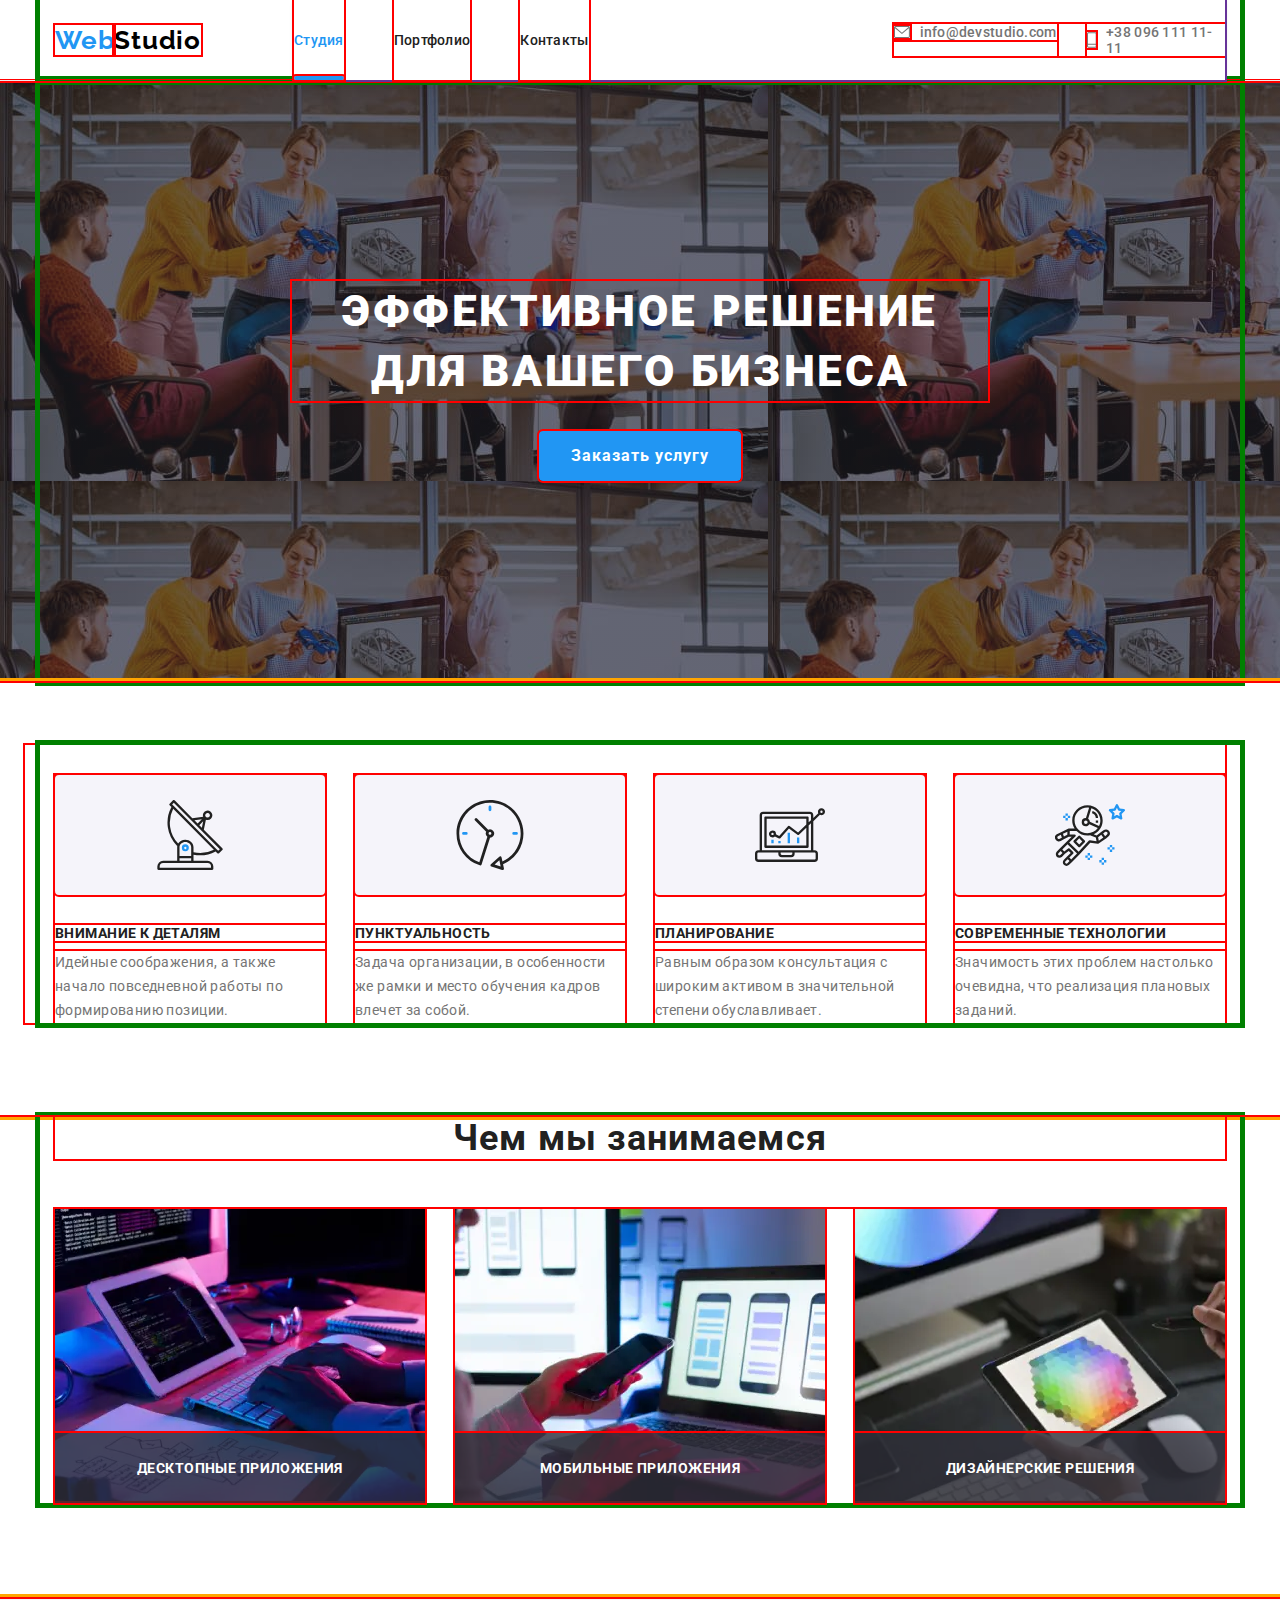
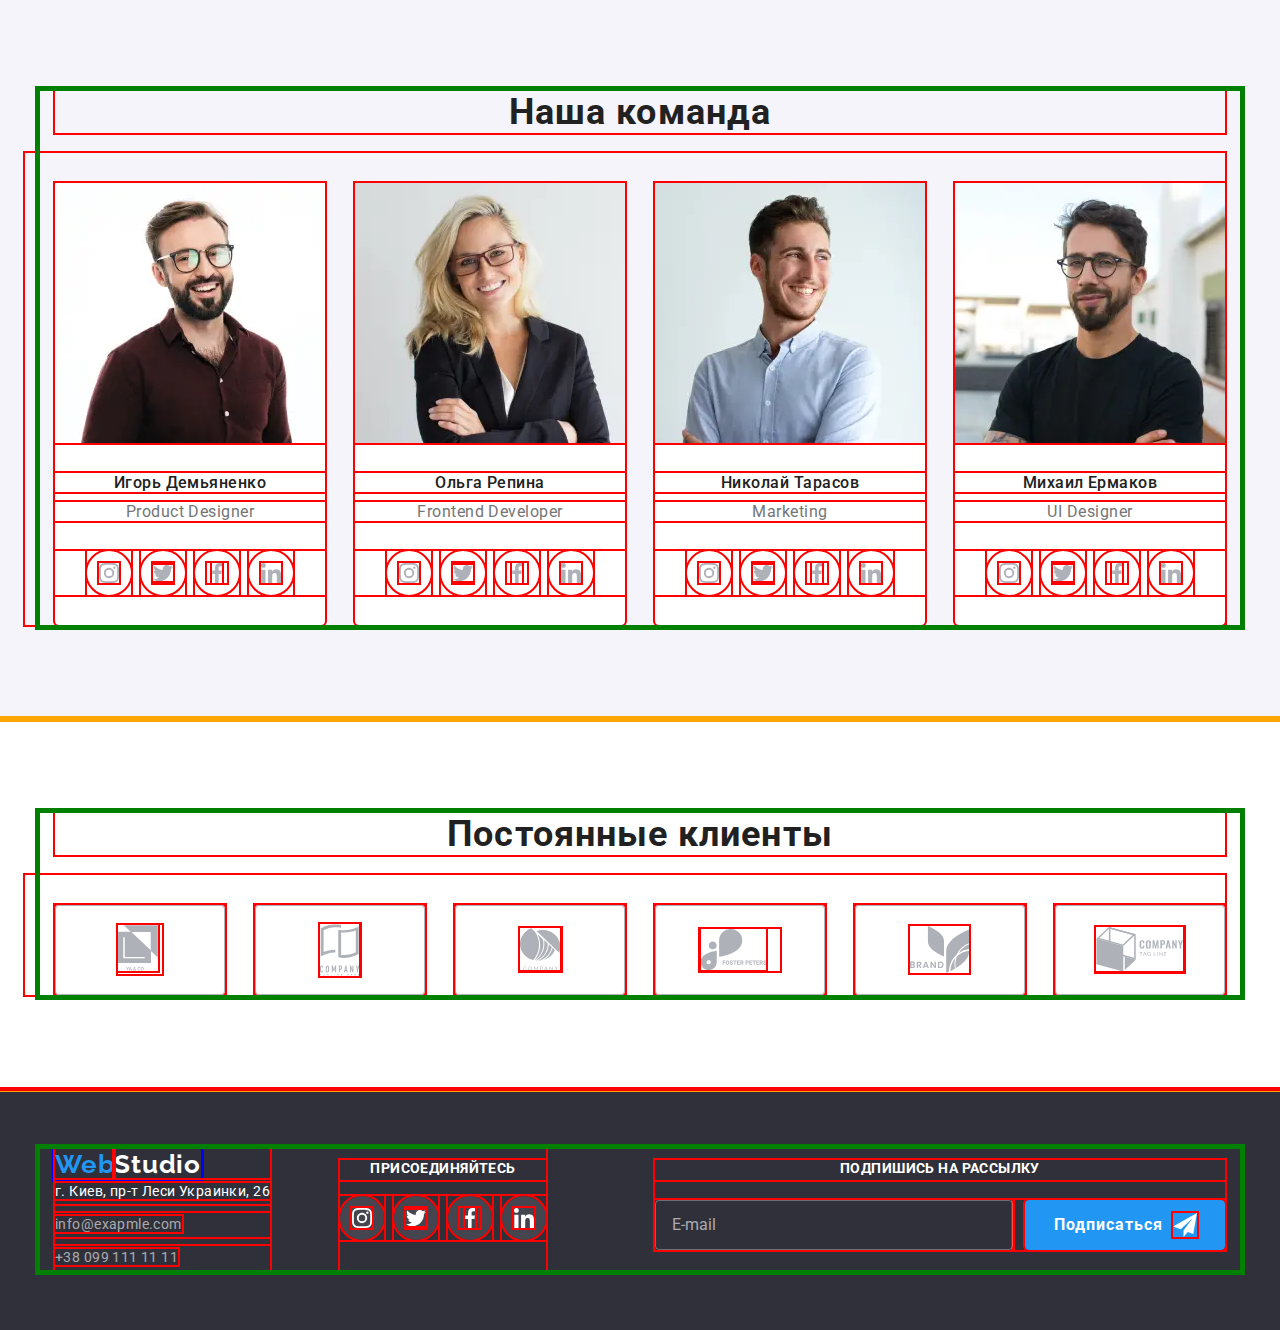
==== index.html @ bad7f7d2 "add mob, tab, desctop responsive versions" ====
<!DOCTYPE html>
<html lang="ru">
  <head>
    <meta charset="UTF-8" />
    <meta name="viewport" content="width=device-width, initial-scale=1.0" />
    <title>WebStudio</title>
    <link
      href="https://fonts.googleapis.com/css2?family=Raleway:wght@700&family=Roboto:wght@400;500;700;900&display=swap"
      rel="stylesheet"
    />
    <link
      rel="stylesheet"
      href="https://cdnjs.cloudflare.com/ajax/libs/modern-normalize/1.0.0/modern-normalize.css"
    />
    <link rel="stylesheet" href="./css/main.min.css" />
  </head>
  <body>
    <header class="header">
      <div class="container">
        <div class="mob_container">
          <a
            class="logo link"
            href="./index.html"
            aria-label="WebStudio главная страница"
            lang="en"
          >
            <span class="logo-second-color">Web</span
            ><span class="logo-light-theme-color">Studio</span>
          </a>
          <button
            type="button"
            class="menu-button"
            aria-expanded="false"
            aria-controls="id-menu-cont"
            data-menu-button
          >
            <svg
              width="24"
              height="16"
              aria-label="Переключатель мобильного меню"
            >
              <use class="icon-menu" href="./images/sprite.svg#icon-menu"></use>
              <use
                class="icon-close"
                href="./images/sprite.svg#icon-close"
              ></use>
            </svg>
          </button>
        </div>

        <div class="menu-container" data-menu id="id-menu-cont">
          <nav class="nav">
            <ul class="nav-list list">
              <li class="nav-list-li">
                <a class="nav-list-link link current" href="./index.html"
                  >Студия
                </a>
              </li>
              <li class="nav-list-li">
                <a class="nav-list-link link" href="./portfolio.html"
                  >Портфолио
                </a>
              </li>
              <li class="nav-list-li">
                <a class="nav-list-link link" href="">Контакты</a>
              </li>
            </ul>
          </nav>

          <address class="adress">
            <ul class="adress-list list">
              <li class="adress-list-li">
                <a
                  class="adress-list-link link"
                  href="mailto:info@devstudio.com"
                >
                  <svg class="adress-list-svg" width="16" height="12">
                    <use href="./images/sprite.svg#icon-envelope"></use>
                  </svg>
                  info@devstudio.com
                </a>
              </li>
              <li class="adress-list-li">
                <a class="adress-list-link link" href="tel:+380961111111">
                  <svg class="adress-list-svg" width="10" height="16">
                    <use href="./images/sprite.svg#icon-phone"></use>
                  </svg>
                  <!-- info@devstudio.com -->
                  +38 096 111 11-11
                </a>
              </li>
            </ul>
          </address>
        </div>
      </div>
    </header>
    <main>
      <!-- HERO -->
      <section class="hero">
        <div class="container">
          <h1 class="hero-title">Эффективное решение для вашего бизнеса</h1>
          <button class="modal-btn" type="button" data-modal-open>
            Заказать услугу
          </button>
        </div>
      </section>

      <!-- FEATURES SECTION -->
      <section class="features section">
        <div class="container">
          <ul class="features-list list">
            <li class="features-list-li icon-details">
              <h3 class="features-list-title">Внимание к деталям</h3>
              <p class="features-list-text">
                Идейные соображения, а также начало повседневной работы по
                формированию позиции.
              </p>
            </li>
            <li class="features-list-li icon-clock">
              <h3 class="features-list-title">Пунктуальность</h3>
              <p class="features-list-text">
                Задача организации, в особенности же рамки и место обучения
                кадров влечет за собой.
              </p>
            </li>
            <li class="features-list-li icon-diagram">
              <h3 class="features-list-title">Планирование</h3>
              <p class="features-list-text">
                Равным образом консультация с широким активом в значительной
                степени обуславливает.
              </p>
            </li>
            <li class="features-list-li icon-astronaut">
              <h3 class="features-list-title">Современные технологии</h3>
              <p class="features-list-text">
                Значимость этих проблем настолько очевидна, что реализация
                плановых заданий.
              </p>
            </li>
          </ul>
        </div>
      </section>

      <!-- WORK -->
      <section class="work">
        <div class="container">
          <h2 class="title">Чем мы занимаемся</h2>
          <ul class="work-list list">
            <li class="work-list-li">
              <div class="work-list-item-wrap">
                <picture>
                  <source
                    srcset="
                      ./images/whatarewedo/keyboard-desktop.webp    1x,
                      ./images/whatarewedo/keyboard-desktop@2x.webp 2x
                    "
                    media="(min-width: 1200px)"
                    type="image/webp"
                  />
                  <source
                    srcset="
                      ./images/whatarewedo/keyboard-desktop.jpg    1x,
                      ./images/whatarewedo/keyboard-desktop@2x.jpg 2x
                    "
                    media="(min-width: 1200px)"
                  />
                  <img
                    src="./images/whatarewedo/keyboard-desktop.jpg"
                    alt="Печатает на клавиатуре"
                    width="100%"
                  />
                </picture>
                <div class="work-list-text-container">
                  <p class="work-list-overlay">Десктопные приложения</p>
                </div>
              </div>
            </li>
            <li class="work-list-li">
              <div class="work-list-item-wrap">
                <picture>
                  <source
                    srcset="
                      ./images/whatarewedo/phone-desktop.webp    1x,
                      ./images/whatarewedo/phone-desktop@2x.webp 2x
                    "
                    media="(min-width: 1200px)"
                    type="image/webp"
                  />
                  <source
                    srcset="
                      ./images/whatarewedo/phone-desktop.jpg    1x,
                      ./images/whatarewedo/phone-desktop@2x.jpg 2x
                    "
                    media="(min-width: 1200px)"
                  />
                  <img
                    src="./images/whatarewedo/phone-desktop.jpg"
                    alt="Смотрит на телефон и на монитор лаптопа"
                    width="370"
                    height="294"
                  />
                </picture>
                <div class="work-list-text-container">
                  <p class="work-list-overlay">Мобильные приложения</p>
                </div>
              </div>
            </li>
            <li class="work-list-li">
              <div class="work-list-item-wrap">
                <picture>
                  <source
                    srcset="
                      ./images/whatarewedo/tablet-desktop.webp    1x,
                      ./images/whatarewedo/tablet-desktop@2x.webp 2x
                    "
                    media="(min-width: 1200px)"
                    type="image/webp" />
                  <source
                    srcset="
                      ./images/whatarewedo/tablet-desktop.jpg    1x,
                      ./images/whatarewedo/tablet-desktop@2x.jpg 2x
                    "
                    media="(min-width: 1200px)" />
                  <img
                    src="./images/whatarewedo/tablet-desktop.jpg"
                    alt="Смотрит на планшет"
                /></picture>
                <div class="work-list-text-container">
                  <p class="work-list-overlay">Дизайнерские решения</p>
                </div>
              </div>
            </li>
          </ul>
        </div>
      </section>

      <!-- TEAM -->
      <section class="team section">
        <div class="container">
          <h2 class="title">Наша команда</h2>
          <ul class="team-list list">
            <li class="team-list-li">
              <picture>
                <source
                  srcset="
                    ./images/team/igor/igor-desktop.webp    1x,
                    ./images/team/igor/igor-desktop@2x.webp 2x
                  "
                  media="(min-width: 1200px)"
                  type="image/webp"
                />
                <source
                  srcset="
                    ./images/team/igor/igor-desktop.jpg    1x,
                    ./images/team/igor/igor-desktop@2x.jpg 2x
                  "
                  media="(min-width: 1200px)"
                />

                <source
                  srcset="
                    ./images/team/igor/igor-tablet.webp    1x,
                    ./images/team/igor/igor-tablet@2x.webp 2x
                  "
                  media="(min-width: 768px)"
                  type="image/webp"
                />
                <source
                  srcset="
                    ./images/team/igor/igor-tablet.jpg    1x,
                    ./images/team/igor/igor-tablet@2x.jpg 2x
                  "
                  media="(min-width: 768px)"
                />

                <source
                  srcset="
                    ./images/team/igor/igor-mobile.webp    1x,
                    ./images/team/igor/igor-mobile@2x.webp 2x
                  "
                  media="(min-width: 320px)"
                  type="image/webp"
                />
                <source
                  srcset="
                    ./images/team/igor/igor-mobile.jpg    1x,
                    ./images/team/igor/igor-mobile@2x.jpg 2x
                  "
                  media="(min-width: 320px)"
                />
                <img
                  class="team-list__pic"
                  src="./images/team/igor/igor-mobile.jpg"
                  alt="Игорь Демьяненко"
                  width="100%"
                />
              </picture>
              <h3 class="team-list-title">Игорь Демьяненко</h3>
              <p class="team-list-text" lang="en">Product Designer</p>
              <ul class="social-list list">
                <li class="social-list-item">
                  <a href="" class="social-list-link">
                    <svg class="social-list-svg">
                      <use href="./images/sprite.svg#icon-instagram"></use>
                    </svg>
                  </a>
                </li>
                <li class="social-list-item">
                  <a href="" class="social-list-link">
                    <svg class="social-list-svg">
                      <use href="./images/sprite.svg#icon-twitter"></use>
                    </svg>
                  </a>
                </li>
                <li class="social-list-item">
                  <a href="" class="social-list-link">
                    <svg class="social-list-svg">
                      <use href="./images/sprite.svg#icon-facebook"></use>
                    </svg>
                  </a>
                </li>
                <li class="social-list-item">
                  <a href="" class="social-list-link">
                    <svg class="social-list-svg">
                      <use href="./images/sprite.svg#icon-linkedin"></use>
                    </svg>
                  </a>
                </li>
              </ul>
            </li>
            <li class="team-list-li">
              <picture>
                <source
                  srcset="
                    ./images/team/olga/olga-desktop.webp    1x,
                    ./images/team/olga/olga-desktop@2x.webp 2x
                  "
                  media="(min-width: 1200px)"
                  type="image/webp"
                />
                <source
                  srcset="
                    ./images/team/olga/olga-desktop.jpg    1x,
                    ./images/team/olga/olga-desktop@2x.jpg 2x
                  "
                  media="(min-width: 1200px)"
                />

                <source
                  srcset="
                    ./images/team/olga/olga-tablet.webp    1x,
                    ./images/team/olga/olga-tablet@2x.webp 2x
                  "
                  media="(min-width: 768px)"
                  type="image/webp"
                />
                <source
                  srcset="
                    ./images/team/olga/olga-tablet.jpg    1x,
                    ./images/team/olga/olga-tablet@2x.jpg 2x
                  "
                  media="(min-width: 768px)"
                />

                <source
                  srcset="
                    ./images/team/olga/olga-mobile.webp    1x,
                    ./images/team/olga/olga-mobile@2x.webp 2x
                  "
                  media="(min-width: 320px)"
                  type="image/webp"
                />
                <source
                  srcset="
                    ./images/team/olga/olga-mobile.jpg    1x,
                    ./images/team/olga/olga-mobile@2x.jpg 2x
                  "
                  media="(min-width: 320px)"
                />
                <img
                  class="team-list__pic"
                  src="./images/team/olga/olga-mobile.jpg"
                  alt="Ольга Репина"
                  width="100%"
                />
              </picture>
              <h3 class="team-list-title">Ольга Репина</h3>
              <p class="team-list-text" lang="en">Frontend Developer</p>
              <ul class="social-list list">
                <li class="social-list-item">
                  <a href="" class="social-list-link">
                    <svg class="social-list-svg">
                      <use href="./images/sprite.svg#icon-instagram"></use>
                    </svg>
                  </a>
                </li>
                <li class="social-list-item">
                  <a href="" class="social-list-link">
                    <svg class="social-list-svg">
                      <use href="./images/sprite.svg#icon-twitter"></use>
                    </svg>
                  </a>
                </li>
                <li class="social-list-item">
                  <a href="" class="social-list-link">
                    <svg class="social-list-svg">
                      <use href="./images/sprite.svg#icon-facebook"></use>
                    </svg>
                  </a>
                </li>
                <li class="social-list-item">
                  <a href="" class="social-list-link">
                    <svg class="social-list-svg">
                      <use href="./images/sprite.svg#icon-linkedin"></use>
                    </svg>
                  </a>
                </li>
              </ul>
            </li>
            <li class="team-list-li">
              <picture>
                <source
                  srcset="
                    ./images/team/nikolaj/nikolaj-desktop.webp    1x,
                    ./images/team/nikolaj/nikolaj-desktop@2x.webp 2x
                  "
                  media="(min-width: 1200px)"
                  type="image/webp"
                />
                <source
                  srcset="
                    ./images/team/nikolaj/nikolaj-desktop.jpg    1x,
                    ./images/team/nikolaj/nikolaj-desktop@2x.jpg 2x
                  "
                  media="(min-width: 1200px)"
                />

                <source
                  srcset="
                    ./images/team/nikolaj/nikolaj-tablet.webp    1x,
                    ./images/team/nikolaj/nikolaj-tablet@2x.webp 2x
                  "
                  media="(min-width: 768px)"
                  type="image/webp"
                />
                <source
                  srcset="
                    ./images/team/nikolaj/nikolaj-tablet.jpg    1x,
                    ./images/team/nikolaj/nikolaj-tablet@2x.jpg 2x
                  "
                  media="(min-width: 768px)"
                />

                <source
                  srcset="
                    ./images/team/nikolaj/nikolaj-mobile.webp    1x,
                    ./images/team/nikolaj/nikolaj-mobile@2x.webp 2x
                  "
                  media="(min-width: 320px)"
                  type="image/webp"
                />
                <source
                  srcset="
                    ./images/team/nikolaj/nikolaj-mobile.jpg    1x,
                    ./images/team/nikolaj/nikolaj-mobile@2x.jpg 2x
                  "
                  media="(min-width: 320px)"
                />
                <img
                  class="team-list__pic"
                  src="./images/team/nikolaj/nikolaj-mobile.jpg"
                  alt="Николай Тарасов"
                  width="100%"
                />
              </picture>

              <h3 class="team-list-title">Николай Тарасов</h3>
              <p class="team-list-text" lang="en">Marketing</p>
              <ul class="social-list list">
                <li class="social-list-item">
                  <a href="" class="social-list-link">
                    <svg class="social-list-svg">
                      <use href="./images/sprite.svg#icon-instagram"></use>
                    </svg>
                  </a>
                </li>
                <li class="social-list-item">
                  <a href="" class="social-list-link">
                    <svg class="social-list-svg">
                      <use href="./images/sprite.svg#icon-twitter"></use>
                    </svg>
                  </a>
                </li>
                <li class="social-list-item">
                  <a href="" class="social-list-link">
                    <svg class="social-list-svg">
                      <use href="./images/sprite.svg#icon-facebook"></use>
                    </svg>
                  </a>
                </li>
                <li class="social-list-item">
                  <a href="" class="social-list-link">
                    <svg class="social-list-svg">
                      <use href="./images/sprite.svg#icon-linkedin"></use>
                    </svg>
                  </a>
                </li>
              </ul>
            </li>
            <li class="team-list-li">
              <picture>
                <source
                  srcset="
                    ./images/team/michail/michail-desktop.webp    1x,
                    ./images/team/michail/michail-desktop@2x.webp 2x
                  "
                  media="(min-width: 1200px)"
                  type="image/webp"
                />
                <source
                  srcset="
                    ./images/team/michail/michail-desktop.jpg    1x,
                    ./images/team/michail/michail-desktop@2x.jpg 2x
                  "
                  media="(min-width: 1200px)"
                />
                <source
                  srcset="
                    ./images/team/michail/michail-tablet.webp    1x,
                    ./images/team/michail/michail-tablet@2x.webp 2x
                  "
                  media="(min-width: 768px)"
                  type="image/webp"
                />
                <source
                  srcset="
                    ./images/team/michail/michail-tablet.jpg    1x,
                    ./images/team/michail/michail-tablet@2x.jpg 2x
                  "
                  media="(min-width: 768px)"
                />
                <source
                  srcset="
                    ./images/team/michail/michail-mobile.webp    1x,
                    ./images/team/michail/michail-mobile@2x.webp 2x
                  "
                  media="(min-width: 320px)"
                  type="image/webp"
                />
                <source
                  srcset="
                    ./images/team/michail/michail-mobile.jpg    1x,
                    ./images/team/michail/michail-mobile@2x.jpg 2x
                  "
                  media="(min-width: 320px)"
                />
                <img
                  class="team-list__pic"
                  src="./images/team/michail/michail-mobile.jpg"
                  alt="Михаил Ермаков"
                  width="100%"
                />
              </picture>
              <h3 class="team-list-title">Михаил Ермаков</h3>
              <p class="team-list-text" lang="en">UI Designer</p>
              <ul class="social-list list">
                <li class="social-list-item">
                  <a href="" class="social-list-link">
                    <svg class="social-list-svg">
                      <use href="./images/sprite.svg#icon-instagram"></use>
                    </svg>
                  </a>
                </li>
                <li class="social-list-item">
                  <a href="" class="social-list-link">
                    <svg class="social-list-svg">
                      <use href="./images/sprite.svg#icon-twitter"></use>
                    </svg>
                  </a>
                </li>
                <li class="social-list-item">
                  <a href="" class="social-list-link">
                    <svg class="social-list-svg">
                      <use href="./images/sprite.svg#icon-facebook"></use>
                    </svg>
                  </a>
                </li>
                <li class="social-list-item">
                  <a href="" class="social-list-link">
                    <svg class="social-list-svg">
                      <use href="./images/sprite.svg#icon-linkedin"></use>
                    </svg>
                  </a>
                </li>
              </ul>
            </li>
          </ul>
        </div>
      </section>

      <!-- CLIENTS -->
      <section class="clients section">
        <div class="container">
          <h2 class="title">Постоянные клиенты</h2>
          <ul class="clients-list list">
            <li class="clients-list-item">
              <a href="" class="clients-list-link">
                <svg class="clients-list-svg" width="44" height="49">
                  <use href="./images/sprite.svg#icon-logo1-yaandco"></use>
                </svg>
              </a>
            </li>
            <li class="clients-list-item">
              <a href="" class="clients-list-link">
                <svg class="clients-list-svg" width="40" height="52">
                  <use href="./images/sprite.svg#icon-logo2-taglinehere"></use>
                </svg>
              </a>
            </li>
            <li class="clients-list-item">
              <a href="" class="clients-list-link">
                <svg class="clients-list-svg" width="41" height="43">
                  <use href="./images/sprite.svg#icon-logo3"></use>
                </svg>
              </a>
            </li>
            <li class="clients-list-item">
              <a href="" class="clients-list-link">
                <svg class="clients-list-svg" width="80" height="42">
                  <use href="./images/sprite.svg#icon-logo4-fosterpeters"></use>
                </svg>
              </a>
            </li>
            <li class="clients-list-item">
              <a href="" class="clients-list-link">
                <svg class="clients-list-svg" width="59" height="47">
                  <use href="./images/sprite.svg#icon-logo5-brand"></use>
                </svg>
              </a>
            </li>
            <li class="clients-list-item">
              <a href="" class="clients-list-link">
                <svg class="clients-list-svg" width="88" height="45">
                  <use href="./images/sprite.svg#icon-logo6-tagline"></use>
                </svg>
              </a>
            </li>
          </ul>
        </div>
      </section>
    </main>

    <!-- FOOTER -->
    <footer class="footer">
      <div class="container">
        <div class="footer__cont-social-wrap">
          <div>
            <a
              class="logo link"
              href="./index.html"
              aria-label="WebStudio главная страница"
              lang="en"
            >
              <span class="logo-second-color">Web</span
              ><span class="logo-dark-theme-color">Studio</span>
            </a>

            <address>
              <ul class="list">
                <li class="footer-list-li">
                  <span class="footer-adress"
                    >г. Киев, пр-т Леси Украинки, 26</span
                  >
                </li>
                <li class="footer-list-li">
                  <a
                    class="footer-adress-list-link link"
                    href="mailto:info@exapmle.com"
                  >
                    info@exapmle.com
                  </a>
                </li>
                <li class="footer-list-li">
                  <a
                    class="footer-adress-list-link link"
                    href="tel:+380991111111"
                  >
                    +38 099 111 11 11
                  </a>
                </li>
              </ul>
            </address>
          </div>

          <div class="connect-us">
            <h4 class="title-dark-theme">Присоединяйтесь</h4>
            <ul class="social-list list">
              <li class="social-list-item">
                <a href="" class="social-list-link connect-us-social-list-link">
                  <svg class="social-list-svg connect-us-social-list-svg">
                    <use href="./images/sprite.svg#icon-instagram"></use>
                  </svg>
                </a>
              </li>
              <li class="social-list-item">
                <a href="" class="social-list-link connect-us-social-list-link">
                  <svg class="social-list-svg connect-us-social-list-svg">
                    <use href="./images/sprite.svg#icon-twitter"></use>
                  </svg>
                </a>
              </li>
              <li class="social-list-item">
                <a href="" class="social-list-link connect-us-social-list-link">
                  <svg class="social-list-svg connect-us-social-list-svg">
                    <use href="./images/sprite.svg#icon-facebook"></use>
                  </svg>
                </a>
              </li>
              <li class="social-list-item">
                <a href="" class="social-list-link connect-us-social-list-link">
                  <svg class="social-list-svg connect-us-social-list-svg">
                    <use href="./images/sprite.svg#icon-linkedin"></use>
                  </svg>
                </a>
              </li>
            </ul>
          </div>
        </div>

        <form action="#" class="subscribe-form">
          <h4 class="title-dark-theme">Подпишись на рассылку</h4>
          <div class="subscribe-wrapper">
            <div class="subscribe-form__inp-wrap">
              <input
                type="email"
                name="subscribe-email"
                class="subscribe-form__input"
                placeholder="E-mail"
              />
            </div>

            <div class="subscribe-form__btn-wrapper">
              <button type="submit" class="subscribe-form__submit-btn">
                Подписаться
                <svg width="24" height="24" class="subscribe-send-svg">
                  <use href="./images/sprite.svg#icon-send"></use>
                </svg>
              </button>
            </div>
          </div>
        </form>
      </div>
    </footer>

    <!-- MODAL FORM -->
    <div class="backdrop is-hidden" data-modal>
      <div class="modal">
        <button class="close-btn" type="button" data-modal-close>
          <svg class="close-btn-svg" width="11" height="11">
            <use href="./images/sprite.svg#icon-close"></use>
          </svg>
        </button>

        <form action="#" class="modal-form">
          <h4 class="form-title">Оставьте свои данные, мы вам перезвоним</h4>

          <label class="modal-formfield">
            Имя
            <span class="modal-formfield-wrapper">
              <input
                id="modal-text"
                type="text"
                name="username"
                class="modal__input"
                required
              />
              <svg class="modal-svg-icon" width="18" height="18">
                <use href="./images/sprite.svg#icon-person"></use>
              </svg>
            </span>
          </label>

          <label class="modal-formfield"
            >Телефон
            <span class="modal-formfield-wrapper">
              <input
                id="modal-tel"
                type="tel"
                name="phone"
                class="modal__input"
                required
              />
              <svg class="modal-svg-icon" width="18" height="18">
                <use href="./images/sprite.svg#forma-icon-tel"></use>
              </svg>
            </span>
          </label>

          <label class="modal-formfield"
            >Почта
            <span class="modal-formfield-wrapper">
              <input
                id="modal-email"
                type="email"
                name="email"
                class="modal__input"
                required
              />
              <svg class="modal-svg-icon" width="18" height="18">
                <use href="./images/sprite.svg#forma-icon-envelope"></use>
              </svg>
            </span>
          </label>

          <label for="modal-message" class="modal__message-label"
            >Комментарий</label
          >
          <textarea
            id="modal-message"
            name="order-user-message"
            class="modal__message"
            placeholder="Введите текст"
          ></textarea>

          <input
            type="checkbox"
            name="policy"
            value="accept-policy"
            id="check-lolicy"
            class="modal-policy visually-hidden"
          />
          <label for="check-lolicy" class="modal-policy-label"
            >Соглашаюсь с рассылкой и принимаю
            <a href="#" class="modal-policy-agreement"
              >Условия договора</a
            ></label
          >

          <button type="submit" class="btn-form-submit">Отправить</button>
        </form>
      </div>
    </div>

    <script src="./js/modal.js"></script>
    <script src="./js/menu.js"></script>
  </body>
</html>
---- css/main.min.css ----
:root{--main-font: "Roboto", sans-serif;--secondary-font: "Raleway", sans-serif;--title-color: #212121;--description-color: #757575;--adress-header-color: #757575;--accent-color: #2196f3;--background: #2f303a;--background-section: #f5f4fa;--bcg-btn: #f5f4fa;--bcg-item-border: #eeeeee;--bgc-card: #f5f4fa;--text-color-white: #ffffff;--timing-function: cubic-bezier(0.4, 0, 0.2, 1)}.visually-hidden{position:absolute !important;clip:rect(1px 1px 1px 1px);clip:rect(1px, 1px, 1px, 1px);padding:0 !important;border:0 !important;height:1px !important;width:1px !important;overflow:hidden}*,*::before,*::after{margin:0;padding:0;outline:2px solid red}body{font-family:var(--main-font);font-style:normal}body.modal-open{overflow:hidden}img{display:block}.list{list-style:none}.link{text-decoration:none}.section{padding-top:60px;padding-bottom:60px;outline:3px solid orange}@media screen and (min-width: 1200px){.section{padding-top:94px;padding-bottom:94px}}.container{padding:0 15px;outline:5px solid green}@media screen and (min-width: 480px){.container{width:480px;margin:0 auto}}@media screen and (min-width: 768px){.container{width:768px}}@media screen and (min-width: 1200px){.container{width:1200px}}.hero .container{display:flex;flex-direction:column;align-items:center;height:600px}@media screen and (min-width: 1200px){.footer .container{display:flex;align-items:baseline}}@media screen and (min-width: 768px){.header .container{display:flex;align-items:center}}@media screen and (min-width: 768px) and (max-width: 1199px){.header .container{justify-content:space-between}}.modal-btn,.btn-form-submit{font-family:var(--main-font);font-style:normal;font-weight:700;font-size:16px;line-height:1.875;letter-spacing:0.06em;color:var(--text-color-white);background-color:var(--accent-color);padding:10px 32px;min-width:200px;height:50px;border-radius:4px;display:flex;margin-top:30px;cursor:pointer;border:none;box-shadow:0px 1px 3px rgba(0,0,0,0.12),0px 1px 1px rgba(0,0,0,0.14),0px 2px 1px rgba(0,0,0,0.2)}.close-btn{width:30px;height:30px;border:1px solid rgba(0,0,0,0.1);border-radius:50%;background-color:#fff;cursor:pointer}@media screen and (max-width: 677px){.close-btn{display:flex;align-items:center;justify-content:center;margin-left:auto;padding-bottom:2px}}@media screen and (min-width: 678px){.close-btn{position:absolute;top:8px;right:8px}}.close-btn:focus{fill:var(--accent-color);outline:none}.social-list{display:flex;justify-content:center;margin-top:16px;margin-bottom:30px}.social-list-item:not(:last-child){margin-right:10px}.social-list-link{display:flex;align-items:center;justify-content:center;width:44px;height:44px;border-radius:50%;transition:background-color 250ms var(--timing-function)}.social-list-link:hover{background-color:#2196f3}.social-list-svg{width:20px;height:20px;fill:#afb1b8;transition:fill 250ms var(--timing-function)}.social-list-link:hover .social-list-svg{fill:var(--text-color-white)}.title{font-weight:700;font-size:36px;line-height:1.167;text-align:center;letter-spacing:0.03em;color:var(--title-color)}.work .title{margin-bottom:50px}.team .title{margin-bottom:50px}.clients .title{margin-bottom:50px}.logo{font-family:var(--secondary-font);font-weight:700;font-size:26px;line-height:1.192;letter-spacing:0.03em}.logo-second-color{color:var(--accent-color)}.logo-light-theme-color{color:#000000}.footer .logo{margin-bottom:20px;text-align:center;outline:3px solid blue;margin-left:auto}@media screen and (max-width: 1199px){.footer .logo{display:flex;justify-content:center}}.logo-dark-theme-color{color:var(--text-color-white)}.hero,.footer{background-color:var(--background)}.backdrop{position:fixed;top:0;left:0;height:100%;width:100%;background-color:rgba(0,0,0,0.2);transition:all 500ms linear;padding:94px 15px;overflow-y:scroll}.backdrop.is-hidden{opacity:0;visibility:hidden;pointer-events:none;transition:all 500ms linear 500ms}.modal{padding-top:8px;padding-right:8px;padding-bottom:40px;padding-left:40px;background-color:#fff;transition:all 500ms linear 500ms}@media screen and (min-width: 678px){.modal{max-width:500px;position:absolute;top:50%;left:50%;transform:translate(-50%, -50%) scale(1);padding-top:40px}}@media screen and (min-width: 1200px){.modal{max-width:528px}}.backdrop.is-hidden .modal{transform:translate(-50%, -50%) scale(0);transition:all 500ms linear 0ms}@media screen and (min-width: 678px){body.modal-open .modal{margin-top:10%;margin-bottom:10%}}.form-title{margin-bottom:12px;font-weight:700;font-size:20px;line-height:1.15;text-align:center;letter-spacing:0.03em;color:var(--title-color)}.modal-form{display:flex;flex-direction:column;padding-right:32px}.modal-formfield{margin-bottom:10px;font-weight:400;font-size:12px;line-height:1.167;letter-spacing:0.01em;color:var(--description-color)}.modal-formfield-wrapper{position:relative;display:block;margin-top:4px}.modal__input{display:block;padding-left:42px;width:100%;height:40px;border:1px solid rgba(33,33,33,0.2);border-radius:4px;transition:border 250ms var(--timing-function)}.modal__input:focus{outline:none;border:1px solid var(--accent-color)}.modal-svg-icon{position:absolute;top:50%;left:12px;transform:translateY(-50%);transition:fill 250ms var(--timing-function)}.modal__input:focus+.modal-svg-icon{fill:var(--accent-color)}.modal__message{margin-bottom:10px;padding:6px 16px;height:120px;resize:none;border:1px solid rgba(33,33,33,0.2);border-radius:4px;transition:border 250ms var(--timing-function)}.modal__message-label{margin-bottom:4px;font-weight:400;font-size:12px;line-height:1.167;letter-spacing:0.01em;color:var(--description-color)}.modal__message:focus{outline:none;border:1px solid var(--accent-color)}.modal__message::placeholder{color:rgba(117,117,117,0.5)}.modal-policy-label{text-decoration-skip-ink:none;font-weight:400;font-size:14px;line-height:1.71;letter-spacing:0.03em;color:var(--description-color)}.modal-policy-label::before{display:inline-block;margin-right:8px;content:'';width:16px;height:16px;border:1px solid var(--title-color);border-radius:2px;transform:translateY(20%)}.modal-policy:checked+.modal-policy-label::before{background-color:var(--accent-color);background-image:url(../images/icon-selected.svg);background-repeat:no-repeat;background-position:center;border:none}.modal-policy-agreement{color:var(--accent-color)}.btn-form-submit{align-self:flex-start;margin-top:30px;margin-left:auto;margin-right:auto;padding:10px 55px}.header{border-bottom:1px solid #ececec;position:relative}.menu-button{display:inline-flex;border:none;background-color:transparent;cursor:pointer}@media screen and (min-width: 768px){.menu-button{display:none}}.menu-button .icon-close{display:none}.menu-button.is-open .icon-close{display:block}.menu-button.is-open .icon-menu{display:none}.menu-container{z-index:1;outline:2px solid rebeccapurple;background-color:#fff;box-shadow:0px 4px 8px rgba(0,0,0,0.04),0px 2px 4px rgba(0,0,0,0.08),0px 1px 3px rgba(0,0,0,0.16)}@media screen and (max-width: 767px){.menu-container{padding:60px 0;position:absolute;display:none;top:100%;left:0;width:100%;text-align:center}}@media screen and (min-width: 768px){.menu-container{display:flex;align-items:center}}@media screen and (min-width: 1200px){.menu-container{margin-left:93px}}.menu-container.is-open{display:block}@media screen and (max-width: 767px){.mob_container{display:flex;align-items:center;justify-content:space-between;min-height:60px}}@media screen and (min-width: 768px){.nav-list-li:not(:last-child){margin-right:50px}}@media screen and (max-width: 767px){.nav-list{display:flex;flex-direction:column}}@media screen and (max-width: 767px){.nav-list-li{padding-bottom:28px}}.nav-list-link{position:relative}@media screen and (min-width: 768px){.nav-list-link{display:inline-block;padding-top:32px;padding-bottom:32px}}@media screen and (max-width: 767px){.nav-list-link{display:inline-block;padding-bottom:12px}}.nav-list-link:first-child{color:#212121}.nav-list-link.current{color:var(--accent-color)}@media screen and (min-width: 768px){.nav-list,.adress-list{display:flex}}@media screen and (max-width: 767px){.adress{margin-top:60px}}@media screen and (min-width: 768px) and (max-width: 1199px){.adress{margin-left:70px}}@media screen and (min-width: 1200px){.adress{margin-left:305px}}@media screen and (min-width: 768px){.adress-list{margin-left:auto;display:flex}}@media screen and (max-width: 1199px){.adress-list{flex-direction:column}}@media screen and (min-width: 1200px){.adress-list-li:not(:last-child){margin-right:30px}}.adress-list-link{font-style:normal;color:var(--adress-header-color)}@media screen and (min-width: 768px) and (max-width: 1199px){.adress-list-link{padding:5px 0;display:flex;justify-content:center;align-items:center}}@media screen and (min-width: 1199px){.adress-list-link{display:flex;justify-content:center;align-items:center}}@media screen and (max-width: 767px){.adress-list-link{display:inline-block;padding-bottom:16px}}.adress-list-svg{fill:var(--adress-header-color);margin-right:10px;transition:fill 250ms var(--timing-function)}.adress-list-link:hover .adress-list-svg{fill:var(--accent-color)}.nav-list-link,.adress-list-link{font-weight:500;letter-spacing:0.02em;transition:color 250ms var(--timing-function)}@media screen and (max-width: 767px){.nav-list-link,.adress-list-link{font-size:18px;line-height:1.167}}@media screen and (min-width: 768px){.nav-list-link,.adress-list-link{font-size:14px;line-height:1.143}}.nav-list-link:hover,.nav-list-link:focus,.adress-list-link:hover,.adress-list-link:focus{color:var(--accent-color)}.current::after{position:absolute;left:0;bottom:0;content:'';display:block;width:100%;height:4px;background-color:var(--accent-color);border-radius:2px}.hero{max-width:1600px;height:600px;margin-left:auto;margin-right:auto}@media screen and (max-width: 767px){.hero{background-image:linear-gradient(to right, rgba(47,48,58,0.4), rgba(47,48,58,0.4)),url(../images/hero/hero-mobile.jpg)}}@media screen and (min-device-pixel-ratio: 2) and (max-width: 767px), screen and (min-resolution: 192dpi) and (max-width: 767px), screen and (min-resolution: 2dppx) and (max-width: 767px){.hero{background-image:linear-gradient(to right, rgba(47,48,58,0.4), rgba(47,48,58,0.4)),url(../images/hero/hero-mobile@2x.jpg)}}@media screen and (min-width: 768px) and (max-width: 1199px){.hero{background-image:linear-gradient(to right, rgba(47,48,58,0.4), rgba(47,48,58,0.4)),url(../images/hero/hero-tablet.jpg)}}@media screen and (min-device-pixel-ratio: 2) and (max-width: 1199px), screen and (min-resolution: 192dpi) and (max-width: 1199px), screen and (min-resolution: 2dppx) and (max-width: 1199px){.hero{background-image:linear-gradient(to right, rgba(47,48,58,0.4), rgba(47,48,58,0.4)),url(../images/hero/hero-tablet@2x.jpg)}}.hero-title{font-weight:900;font-size:26px;line-height:1.364;text-align:center;letter-spacing:0.06em;text-transform:uppercase;color:var(--text-color-white);max-width:696px;margin-top:200px}@media screen and (min-width: 1200px){.hero-title{font-size:44px}}@media screen and (min-width: 1200px){.hero{background-image:linear-gradient(to right, rgba(47,48,58,0.4), rgba(47,48,58,0.4)),url(../images/hero/hero-tablet.jpg)}}@media screen and (min-device-pixel-ratio: 2) and (min-width: 1200px), screen and (min-resolution: 192dpi) and (min-width: 1200px), screen and (min-resolution: 2dppx) and (min-width: 1200px){.hero{background-image:linear-gradient(to right, rgba(47,48,58,0.4), rgba(47,48,58,0.4)),url(../images/hero/hero-desktop@2x.jpg)}}@media screen and (min-width: 768px){.features-list{display:flex;flex-wrap:wrap;margin-top:-30px;margin-left:-30px}}@media screen and (min-width: 768px){.features-list-li{flex-basis:calc(100% / 2 - 30px);margin-top:30px;margin-left:30px}}@media screen and (min-width: 1200px){.features-list-li{flex-basis:calc(100% / 4 - 30px)}}@media screen and (max-width: 768px){.features-list-li:not(:last-child){margin-bottom:30px}}.features-list-li::before{display:block;content:'';height:120px;background-repeat:no-repeat;background-position:center;background-color:var(--bgc-card);border-radius:4px;margin-bottom:30px}.features-list-title{font-weight:700;font-size:14px;line-height:1.143;letter-spacing:0.03em;text-transform:uppercase;color:var(--title-color);margin-bottom:10px}.features-list-text{min-width:270px;font-weight:400;font-size:14px;line-height:1.714;letter-spacing:0.03em;color:var(--description-color)}.icon-details::before{background-image:url(../images/features/details.svg)}.icon-clock::before{background-image:url(../images/features/clock.svg)}.icon-diagram::before{background-image:url(../images/features/diagram.svg)}.icon-astronaut::before{background-image:url(../images/features/astronaut.svg)}.work{display:none;padding-bottom:94px}@media screen and (min-width: 1200px){.work{display:block;min-width:1200px}}.work-list{display:flex}.work-list-li:not(:last-child){margin-right:30px}.work-list-item-wrap{position:relative}.work-list-text-container{display:flex}.work-list-overlay{position:absolute;bottom:0;width:100%;display:flex;justify-content:center;padding-top:27px;padding-bottom:27px;font-weight:700;font-size:14px;line-height:1.143;letter-spacing:0.03em;text-transform:uppercase;color:var(--text-color-white);background-color:rgba(47,48,58,0.8)}.team{background:var(--background-section)}@media screen and (min-width: 768px){.team-list{display:flex;flex-wrap:wrap;margin-top:-30px;margin-left:-30px}}.team-list-li{background:#ffffff;box-shadow:0px 1px 3px rgba(0,0,0,0.12),0px 1px 1px rgba(0,0,0,0.14),0px 2px 1px rgba(0,0,0,0.2);border-radius:0px 0px 4px 4px}@media screen and (min-width: 768px){.team-list-li{flex-basis:calc(100% / 2 - 30px);margin-top:30px;margin-left:30px}}@media screen and (min-width: 1200px){.team-list-li{flex-basis:calc(100% / 4 - 30px)}}.team-list__pic{margin-left:auto;margin-right:auto}.team-list-title{font-weight:500;font-size:16px;line-height:1.188;text-align:center;letter-spacing:0.03em;color:var(--title-color);margin-top:30px;margin-bottom:10px}.team-list-text{font-weight:400;font-size:16px;line-height:1.188;text-align:center;letter-spacing:0.03em;color:var(--description-color);margin-bottom:30px}.clients-list{display:flex;flex-wrap:wrap;justify-content:center;margin-top:-30px;margin-left:-30px}.clients-list-item{margin-top:30px;margin-left:30px}@media screen and (max-width: 768px){.clients-list-item{flex-basis:calc(100% / 2 - 30px)}}@media screen and (min-width: 768px) and (max-width: 1199px){.clients-list-item{flex-basis:calc(100% / 3 - 30px)}}@media screen and (min-width: 1200px){.clients-list-item{flex-basis:calc(100% / 6 - 30px)}}.clients-list-link{display:flex;align-items:center;justify-content:center;height:90px;border:1px solid #afb1b8;box-sizing:border-box;border-radius:4px;transition:border 250ms var(--timing-function)}.clients-list .clients-list-link:hover{border:1px solid var(--accent-color)}.clients-list-svg{fill:#afb1b8;transition:fill 250ms var(--timing-function)}.clients-list-link:hover .clients-list-svg{fill:var(--accent-color)}.footer{padding-top:60px;padding-bottom:60px}.footer__cont-social-wrap{align-items:baseline}@media screen and (min-width: 768px) and (max-width: 1199px){.footer__cont-social-wrap{display:flex;justify-content:space-around}}@media screen and (min-width: 1200px){.footer__cont-social-wrap{display:flex}}@media screen and (max-width: 1199px){.footer-list-li{display:flex;justify-content:center;align-items:center}}.footer-list-li:not(:last-child){margin-bottom:9px}.footer-adress{color:var(--text-color-white)}.footer-adress-list-link{color:rgba(255,255,255,0.6)}.footer-adress,.footer-adress-list-link{font-style:normal;font-weight:400;font-size:14px;line-height:1.714;letter-spacing:0.03em}@media screen and (max-width: 767px){.connect-us{margin-top:60px}}@media screen and (min-width: 1200px){.connect-us{display:flex;flex-direction:column;margin-left:70px}}.connect-us-social-list-link{background-color:rgba(255,255,255,0.1)}.connect-us-social-list-svg{fill:#fff}.title-dark-theme{text-align:center;padding-bottom:4px;font-weight:700;font-size:14px;line-height:1.143;letter-spacing:0.03em;text-transform:uppercase;color:var(--text-color-white)}@media screen and (max-width: 1199px){.subscribe-form{margin-top:60px}}@media screen and (min-width: 1200px){.subscribe-form{margin-left:auto}}.subscribe-form__input{display:inline-block;margin-left:auto;margin-right:auto;position:relative;outline:none;font-family:inherit;padding-left:16px;width:100%;height:50px;border:1px solid rgba(255,255,255,0.3);border-radius:4px;color:var(--text-color-white);background-color:inherit}@media screen and (min-width: 768px){.subscribe-form__input{width:450px}}@media screen and (min-width: 1200px){.subscribe-form__input{width:358px}}.subscribe-form__input::placeholder{color:rgba(255,255,255,0.6)}.subscribe-form__input:focus{border:1px solid rgba(255,255,255,0.6)}@media screen and (max-width: 1199px){.subscribe-form__inp-wrap{display:flex;justify-content:center}}.subscribe-form__btn-wrapper{display:flex;justify-content:center}@media screen and (max-width: 1199px){.subscribe-form__btn-wrapper{margin-top:20px}}.subscribe-form__submit-btn{position:relative;text-align:center;width:200px;height:50px;font-weight:700;font-size:16px;line-height:1.87;letter-spacing:0.06em;padding-left:29px;text-align:left;color:var(--text-color-white);background-color:var(--accent-color);border:none;border-radius:4px}@media screen and (min-width: 1200px){.subscribe-form__submit-btn{margin-left:12px}}.subscribe-wrapper{margin-top:20px}@media screen and (min-width: 1200px){.subscribe-wrapper{display:flex;align-items:flex-start}}.subscribe-send-svg{position:absolute;top:50%;right:28px;transform:translateY(-50%)}
/*# sourceMappingURL=main.min.css.map */
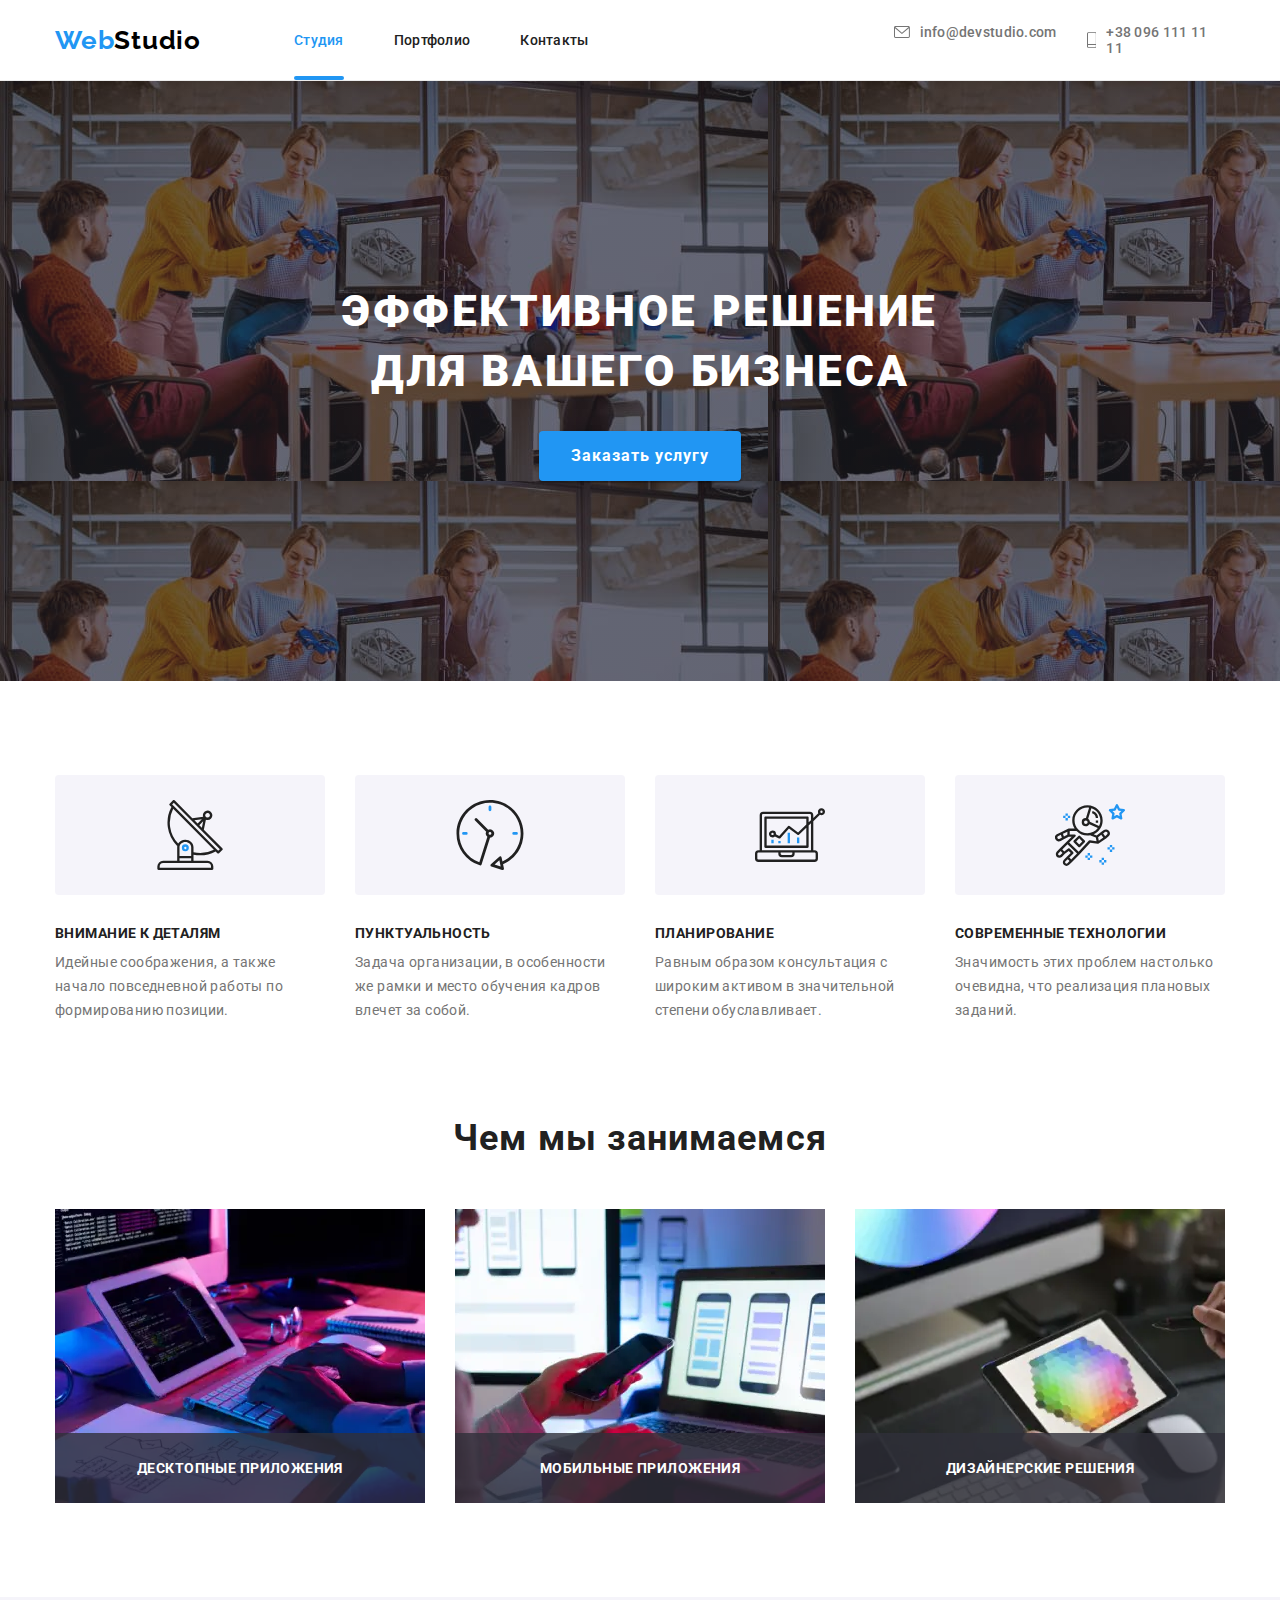
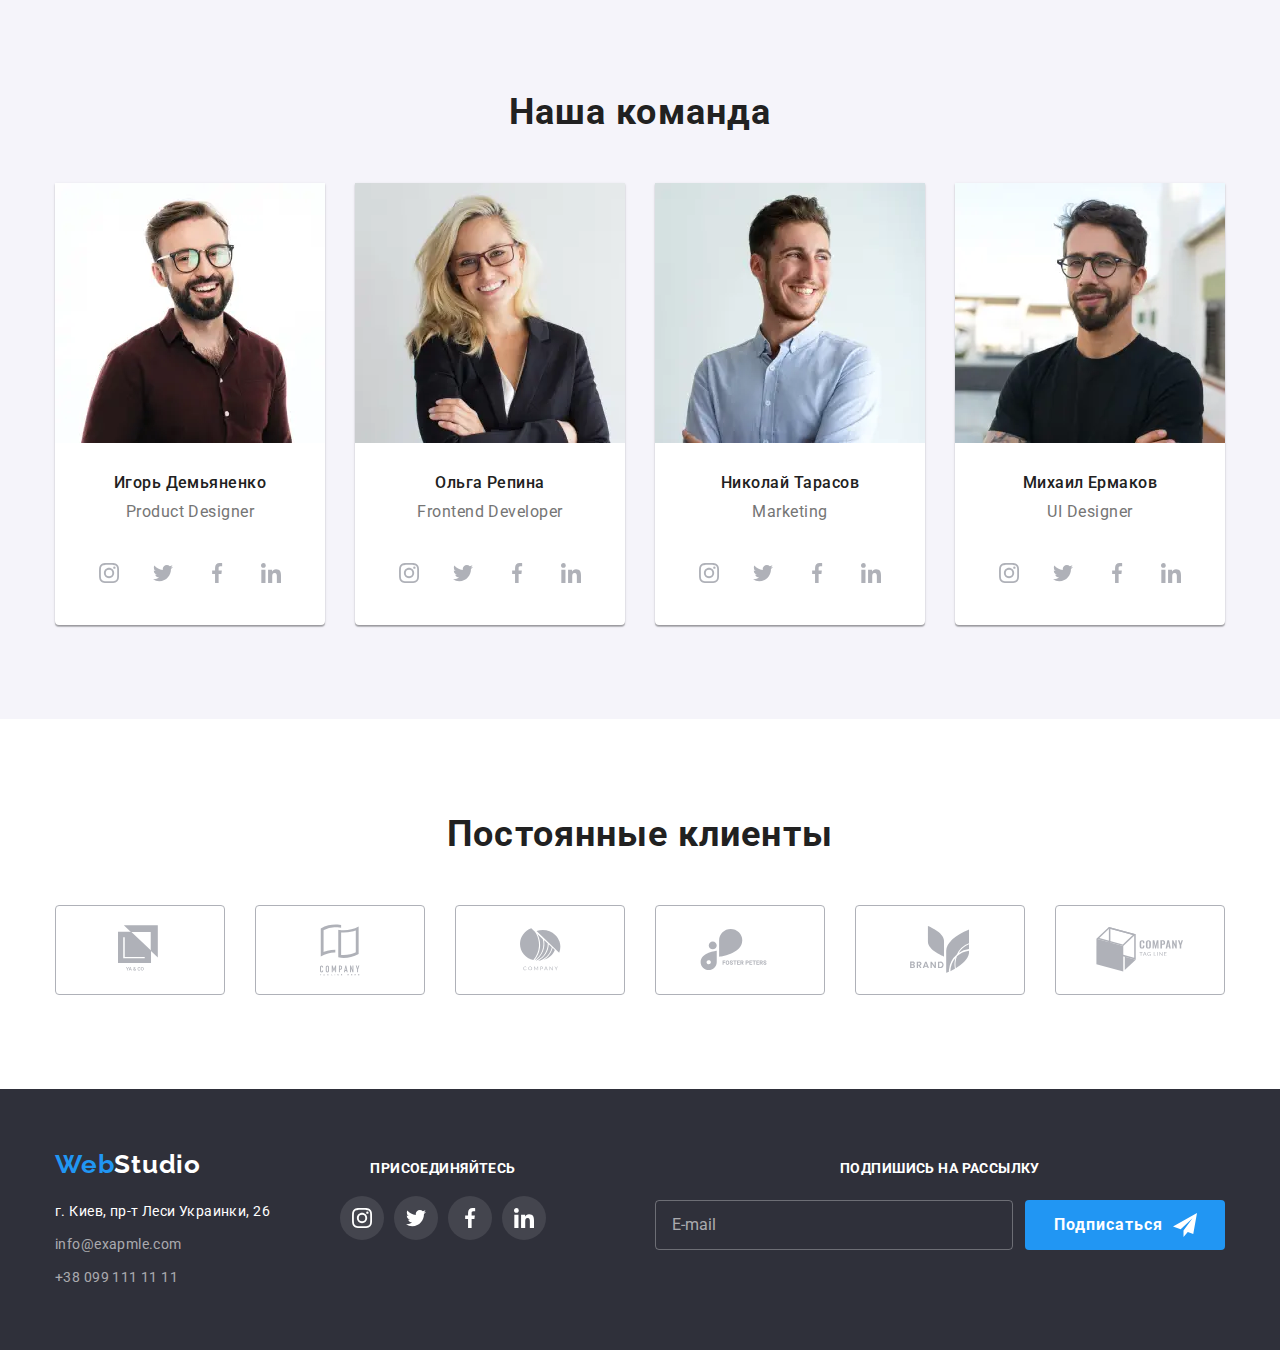
==== commit 3bf2534d: "clear code, add last fixes" ====
--- a/index.html
+++ b/index.html
@@ -85,8 +85,7 @@
                   <svg class="adress-list-svg" width="10" height="16">
                     <use href="./images/sprite.svg#icon-phone"></use>
                   </svg>
-                  <!-- info@devstudio.com -->
-                  +38 096 111 11-11
+                  +38 096 111 11 11
                 </a>
               </li>
             </ul>
@@ -654,7 +653,7 @@
     <footer class="footer">
       <div class="container">
         <div class="footer__cont-social-wrap">
-          <div>
+          <div class="footer__logo">
             <a
               class="logo link"
               href="./index.html"
@@ -665,7 +664,7 @@
               ><span class="logo-dark-theme-color">Studio</span>
             </a>
 
-            <address>
+            <address class="footer__adress">
               <ul class="list">
                 <li class="footer-list-li">
                   <span class="footer-adress"
--- a/css/main.min.css
+++ b/css/main.min.css
@@ -1,2 +1,2 @@
-:root{--main-font: "Roboto", sans-serif;--secondary-font: "Raleway", sans-serif;--title-color: #212121;--description-color: #757575;--adress-header-color: #757575;--accent-color: #2196f3;--background: #2f303a;--background-section: #f5f4fa;--bcg-btn: #f5f4fa;--bcg-item-border: #eeeeee;--bgc-card: #f5f4fa;--text-color-white: #ffffff;--timing-function: cubic-bezier(0.4, 0, 0.2, 1)}.visually-hidden{position:absolute !important;clip:rect(1px 1px 1px 1px);clip:rect(1px, 1px, 1px, 1px);padding:0 !important;border:0 !important;height:1px !important;width:1px !important;overflow:hidden}*,*::before,*::after{margin:0;padding:0;outline:2px solid red}body{font-family:var(--main-font);font-style:normal}body.modal-open{overflow:hidden}img{display:block}.list{list-style:none}.link{text-decoration:none}.section{padding-top:60px;padding-bottom:60px;outline:3px solid orange}@media screen and (min-width: 1200px){.section{padding-top:94px;padding-bottom:94px}}.container{padding:0 15px;outline:5px solid green}@media screen and (min-width: 480px){.container{width:480px;margin:0 auto}}@media screen and (min-width: 768px){.container{width:768px}}@media screen and (min-width: 1200px){.container{width:1200px}}.hero .container{display:flex;flex-direction:column;align-items:center;height:600px}@media screen and (min-width: 1200px){.footer .container{display:flex;align-items:baseline}}@media screen and (min-width: 768px){.header .container{display:flex;align-items:center}}@media screen and (min-width: 768px) and (max-width: 1199px){.header .container{justify-content:space-between}}.modal-btn,.btn-form-submit{font-family:var(--main-font);font-style:normal;font-weight:700;font-size:16px;line-height:1.875;letter-spacing:0.06em;color:var(--text-color-white);background-color:var(--accent-color);padding:10px 32px;min-width:200px;height:50px;border-radius:4px;display:flex;margin-top:30px;cursor:pointer;border:none;box-shadow:0px 1px 3px rgba(0,0,0,0.12),0px 1px 1px rgba(0,0,0,0.14),0px 2px 1px rgba(0,0,0,0.2)}.close-btn{width:30px;height:30px;border:1px solid rgba(0,0,0,0.1);border-radius:50%;background-color:#fff;cursor:pointer}@media screen and (max-width: 677px){.close-btn{display:flex;align-items:center;justify-content:center;margin-left:auto;padding-bottom:2px}}@media screen and (min-width: 678px){.close-btn{position:absolute;top:8px;right:8px}}.close-btn:focus{fill:var(--accent-color);outline:none}.social-list{display:flex;justify-content:center;margin-top:16px;margin-bottom:30px}.social-list-item:not(:last-child){margin-right:10px}.social-list-link{display:flex;align-items:center;justify-content:center;width:44px;height:44px;border-radius:50%;transition:background-color 250ms var(--timing-function)}.social-list-link:hover{background-color:#2196f3}.social-list-svg{width:20px;height:20px;fill:#afb1b8;transition:fill 250ms var(--timing-function)}.social-list-link:hover .social-list-svg{fill:var(--text-color-white)}.title{font-weight:700;font-size:36px;line-height:1.167;text-align:center;letter-spacing:0.03em;color:var(--title-color)}.work .title{margin-bottom:50px}.team .title{margin-bottom:50px}.clients .title{margin-bottom:50px}.logo{font-family:var(--secondary-font);font-weight:700;font-size:26px;line-height:1.192;letter-spacing:0.03em}.logo-second-color{color:var(--accent-color)}.logo-light-theme-color{color:#000000}.footer .logo{margin-bottom:20px;text-align:center;outline:3px solid blue;margin-left:auto}@media screen and (max-width: 1199px){.footer .logo{display:flex;justify-content:center}}.logo-dark-theme-color{color:var(--text-color-white)}.hero,.footer{background-color:var(--background)}.backdrop{position:fixed;top:0;left:0;height:100%;width:100%;background-color:rgba(0,0,0,0.2);transition:all 500ms linear;padding:94px 15px;overflow-y:scroll}.backdrop.is-hidden{opacity:0;visibility:hidden;pointer-events:none;transition:all 500ms linear 500ms}.modal{padding-top:8px;padding-right:8px;padding-bottom:40px;padding-left:40px;background-color:#fff;transition:all 500ms linear 500ms}@media screen and (min-width: 678px){.modal{max-width:500px;position:absolute;top:50%;left:50%;transform:translate(-50%, -50%) scale(1);padding-top:40px}}@media screen and (min-width: 1200px){.modal{max-width:528px}}.backdrop.is-hidden .modal{transform:translate(-50%, -50%) scale(0);transition:all 500ms linear 0ms}@media screen and (min-width: 678px){body.modal-open .modal{margin-top:10%;margin-bottom:10%}}.form-title{margin-bottom:12px;font-weight:700;font-size:20px;line-height:1.15;text-align:center;letter-spacing:0.03em;color:var(--title-color)}.modal-form{display:flex;flex-direction:column;padding-right:32px}.modal-formfield{margin-bottom:10px;font-weight:400;font-size:12px;line-height:1.167;letter-spacing:0.01em;color:var(--description-color)}.modal-formfield-wrapper{position:relative;display:block;margin-top:4px}.modal__input{display:block;padding-left:42px;width:100%;height:40px;border:1px solid rgba(33,33,33,0.2);border-radius:4px;transition:border 250ms var(--timing-function)}.modal__input:focus{outline:none;border:1px solid var(--accent-color)}.modal-svg-icon{position:absolute;top:50%;left:12px;transform:translateY(-50%);transition:fill 250ms var(--timing-function)}.modal__input:focus+.modal-svg-icon{fill:var(--accent-color)}.modal__message{margin-bottom:10px;padding:6px 16px;height:120px;resize:none;border:1px solid rgba(33,33,33,0.2);border-radius:4px;transition:border 250ms var(--timing-function)}.modal__message-label{margin-bottom:4px;font-weight:400;font-size:12px;line-height:1.167;letter-spacing:0.01em;color:var(--description-color)}.modal__message:focus{outline:none;border:1px solid var(--accent-color)}.modal__message::placeholder{color:rgba(117,117,117,0.5)}.modal-policy-label{text-decoration-skip-ink:none;font-weight:400;font-size:14px;line-height:1.71;letter-spacing:0.03em;color:var(--description-color)}.modal-policy-label::before{display:inline-block;margin-right:8px;content:'';width:16px;height:16px;border:1px solid var(--title-color);border-radius:2px;transform:translateY(20%)}.modal-policy:checked+.modal-policy-label::before{background-color:var(--accent-color);background-image:url(../images/icon-selected.svg);background-repeat:no-repeat;background-position:center;border:none}.modal-policy-agreement{color:var(--accent-color)}.btn-form-submit{align-self:flex-start;margin-top:30px;margin-left:auto;margin-right:auto;padding:10px 55px}.header{border-bottom:1px solid #ececec;position:relative}.menu-button{display:inline-flex;border:none;background-color:transparent;cursor:pointer}@media screen and (min-width: 768px){.menu-button{display:none}}.menu-button .icon-close{display:none}.menu-button.is-open .icon-close{display:block}.menu-button.is-open .icon-menu{display:none}.menu-container{z-index:1;outline:2px solid rebeccapurple;background-color:#fff;box-shadow:0px 4px 8px rgba(0,0,0,0.04),0px 2px 4px rgba(0,0,0,0.08),0px 1px 3px rgba(0,0,0,0.16)}@media screen and (max-width: 767px){.menu-container{padding:60px 0;position:absolute;display:none;top:100%;left:0;width:100%;text-align:center}}@media screen and (min-width: 768px){.menu-container{display:flex;align-items:center}}@media screen and (min-width: 1200px){.menu-container{margin-left:93px}}.menu-container.is-open{display:block}@media screen and (max-width: 767px){.mob_container{display:flex;align-items:center;justify-content:space-between;min-height:60px}}@media screen and (min-width: 768px){.nav-list-li:not(:last-child){margin-right:50px}}@media screen and (max-width: 767px){.nav-list{display:flex;flex-direction:column}}@media screen and (max-width: 767px){.nav-list-li{padding-bottom:28px}}.nav-list-link{position:relative}@media screen and (min-width: 768px){.nav-list-link{display:inline-block;padding-top:32px;padding-bottom:32px}}@media screen and (max-width: 767px){.nav-list-link{display:inline-block;padding-bottom:12px}}.nav-list-link:first-child{color:#212121}.nav-list-link.current{color:var(--accent-color)}@media screen and (min-width: 768px){.nav-list,.adress-list{display:flex}}@media screen and (max-width: 767px){.adress{margin-top:60px}}@media screen and (min-width: 768px) and (max-width: 1199px){.adress{margin-left:70px}}@media screen and (min-width: 1200px){.adress{margin-left:305px}}@media screen and (min-width: 768px){.adress-list{margin-left:auto;display:flex}}@media screen and (max-width: 1199px){.adress-list{flex-direction:column}}@media screen and (min-width: 1200px){.adress-list-li:not(:last-child){margin-right:30px}}.adress-list-link{font-style:normal;color:var(--adress-header-color)}@media screen and (min-width: 768px) and (max-width: 1199px){.adress-list-link{padding:5px 0;display:flex;justify-content:center;align-items:center}}@media screen and (min-width: 1199px){.adress-list-link{display:flex;justify-content:center;align-items:center}}@media screen and (max-width: 767px){.adress-list-link{display:inline-block;padding-bottom:16px}}.adress-list-svg{fill:var(--adress-header-color);margin-right:10px;transition:fill 250ms var(--timing-function)}.adress-list-link:hover .adress-list-svg{fill:var(--accent-color)}.nav-list-link,.adress-list-link{font-weight:500;letter-spacing:0.02em;transition:color 250ms var(--timing-function)}@media screen and (max-width: 767px){.nav-list-link,.adress-list-link{font-size:18px;line-height:1.167}}@media screen and (min-width: 768px){.nav-list-link,.adress-list-link{font-size:14px;line-height:1.143}}.nav-list-link:hover,.nav-list-link:focus,.adress-list-link:hover,.adress-list-link:focus{color:var(--accent-color)}.current::after{position:absolute;left:0;bottom:0;content:'';display:block;width:100%;height:4px;background-color:var(--accent-color);border-radius:2px}.hero{max-width:1600px;height:600px;margin-left:auto;margin-right:auto}@media screen and (max-width: 767px){.hero{background-image:linear-gradient(to right, rgba(47,48,58,0.4), rgba(47,48,58,0.4)),url(../images/hero/hero-mobile.jpg)}}@media screen and (min-device-pixel-ratio: 2) and (max-width: 767px), screen and (min-resolution: 192dpi) and (max-width: 767px), screen and (min-resolution: 2dppx) and (max-width: 767px){.hero{background-image:linear-gradient(to right, rgba(47,48,58,0.4), rgba(47,48,58,0.4)),url(../images/hero/hero-mobile@2x.jpg)}}@media screen and (min-width: 768px) and (max-width: 1199px){.hero{background-image:linear-gradient(to right, rgba(47,48,58,0.4), rgba(47,48,58,0.4)),url(../images/hero/hero-tablet.jpg)}}@media screen and (min-device-pixel-ratio: 2) and (max-width: 1199px), screen and (min-resolution: 192dpi) and (max-width: 1199px), screen and (min-resolution: 2dppx) and (max-width: 1199px){.hero{background-image:linear-gradient(to right, rgba(47,48,58,0.4), rgba(47,48,58,0.4)),url(../images/hero/hero-tablet@2x.jpg)}}.hero-title{font-weight:900;font-size:26px;line-height:1.364;text-align:center;letter-spacing:0.06em;text-transform:uppercase;color:var(--text-color-white);max-width:696px;margin-top:200px}@media screen and (min-width: 1200px){.hero-title{font-size:44px}}@media screen and (min-width: 1200px){.hero{background-image:linear-gradient(to right, rgba(47,48,58,0.4), rgba(47,48,58,0.4)),url(../images/hero/hero-tablet.jpg)}}@media screen and (min-device-pixel-ratio: 2) and (min-width: 1200px), screen and (min-resolution: 192dpi) and (min-width: 1200px), screen and (min-resolution: 2dppx) and (min-width: 1200px){.hero{background-image:linear-gradient(to right, rgba(47,48,58,0.4), rgba(47,48,58,0.4)),url(../images/hero/hero-desktop@2x.jpg)}}@media screen and (min-width: 768px){.features-list{display:flex;flex-wrap:wrap;margin-top:-30px;margin-left:-30px}}@media screen and (min-width: 768px){.features-list-li{flex-basis:calc(100% / 2 - 30px);margin-top:30px;margin-left:30px}}@media screen and (min-width: 1200px){.features-list-li{flex-basis:calc(100% / 4 - 30px)}}@media screen and (max-width: 768px){.features-list-li:not(:last-child){margin-bottom:30px}}.features-list-li::before{display:block;content:'';height:120px;background-repeat:no-repeat;background-position:center;background-color:var(--bgc-card);border-radius:4px;margin-bottom:30px}.features-list-title{font-weight:700;font-size:14px;line-height:1.143;letter-spacing:0.03em;text-transform:uppercase;color:var(--title-color);margin-bottom:10px}.features-list-text{min-width:270px;font-weight:400;font-size:14px;line-height:1.714;letter-spacing:0.03em;color:var(--description-color)}.icon-details::before{background-image:url(../images/features/details.svg)}.icon-clock::before{background-image:url(../images/features/clock.svg)}.icon-diagram::before{background-image:url(../images/features/diagram.svg)}.icon-astronaut::before{background-image:url(../images/features/astronaut.svg)}.work{display:none;padding-bottom:94px}@media screen and (min-width: 1200px){.work{display:block;min-width:1200px}}.work-list{display:flex}.work-list-li:not(:last-child){margin-right:30px}.work-list-item-wrap{position:relative}.work-list-text-container{display:flex}.work-list-overlay{position:absolute;bottom:0;width:100%;display:flex;justify-content:center;padding-top:27px;padding-bottom:27px;font-weight:700;font-size:14px;line-height:1.143;letter-spacing:0.03em;text-transform:uppercase;color:var(--text-color-white);background-color:rgba(47,48,58,0.8)}.team{background:var(--background-section)}@media screen and (min-width: 768px){.team-list{display:flex;flex-wrap:wrap;margin-top:-30px;margin-left:-30px}}.team-list-li{background:#ffffff;box-shadow:0px 1px 3px rgba(0,0,0,0.12),0px 1px 1px rgba(0,0,0,0.14),0px 2px 1px rgba(0,0,0,0.2);border-radius:0px 0px 4px 4px}@media screen and (min-width: 768px){.team-list-li{flex-basis:calc(100% / 2 - 30px);margin-top:30px;margin-left:30px}}@media screen and (min-width: 1200px){.team-list-li{flex-basis:calc(100% / 4 - 30px)}}.team-list__pic{margin-left:auto;margin-right:auto}.team-list-title{font-weight:500;font-size:16px;line-height:1.188;text-align:center;letter-spacing:0.03em;color:var(--title-color);margin-top:30px;margin-bottom:10px}.team-list-text{font-weight:400;font-size:16px;line-height:1.188;text-align:center;letter-spacing:0.03em;color:var(--description-color);margin-bottom:30px}.clients-list{display:flex;flex-wrap:wrap;justify-content:center;margin-top:-30px;margin-left:-30px}.clients-list-item{margin-top:30px;margin-left:30px}@media screen and (max-width: 768px){.clients-list-item{flex-basis:calc(100% / 2 - 30px)}}@media screen and (min-width: 768px) and (max-width: 1199px){.clients-list-item{flex-basis:calc(100% / 3 - 30px)}}@media screen and (min-width: 1200px){.clients-list-item{flex-basis:calc(100% / 6 - 30px)}}.clients-list-link{display:flex;align-items:center;justify-content:center;height:90px;border:1px solid #afb1b8;box-sizing:border-box;border-radius:4px;transition:border 250ms var(--timing-function)}.clients-list .clients-list-link:hover{border:1px solid var(--accent-color)}.clients-list-svg{fill:#afb1b8;transition:fill 250ms var(--timing-function)}.clients-list-link:hover .clients-list-svg{fill:var(--accent-color)}.footer{padding-top:60px;padding-bottom:60px}.footer__cont-social-wrap{align-items:baseline}@media screen and (min-width: 768px) and (max-width: 1199px){.footer__cont-social-wrap{display:flex;justify-content:space-around}}@media screen and (min-width: 1200px){.footer__cont-social-wrap{display:flex}}@media screen and (max-width: 1199px){.footer-list-li{display:flex;justify-content:center;align-items:center}}.footer-list-li:not(:last-child){margin-bottom:9px}.footer-adress{color:var(--text-color-white)}.footer-adress-list-link{color:rgba(255,255,255,0.6)}.footer-adress,.footer-adress-list-link{font-style:normal;font-weight:400;font-size:14px;line-height:1.714;letter-spacing:0.03em}@media screen and (max-width: 767px){.connect-us{margin-top:60px}}@media screen and (min-width: 1200px){.connect-us{display:flex;flex-direction:column;margin-left:70px}}.connect-us-social-list-link{background-color:rgba(255,255,255,0.1)}.connect-us-social-list-svg{fill:#fff}.title-dark-theme{text-align:center;padding-bottom:4px;font-weight:700;font-size:14px;line-height:1.143;letter-spacing:0.03em;text-transform:uppercase;color:var(--text-color-white)}@media screen and (max-width: 1199px){.subscribe-form{margin-top:60px}}@media screen and (min-width: 1200px){.subscribe-form{margin-left:auto}}.subscribe-form__input{display:inline-block;margin-left:auto;margin-right:auto;position:relative;outline:none;font-family:inherit;padding-left:16px;width:100%;height:50px;border:1px solid rgba(255,255,255,0.3);border-radius:4px;color:var(--text-color-white);background-color:inherit}@media screen and (min-width: 768px){.subscribe-form__input{width:450px}}@media screen and (min-width: 1200px){.subscribe-form__input{width:358px}}.subscribe-form__input::placeholder{color:rgba(255,255,255,0.6)}.subscribe-form__input:focus{border:1px solid rgba(255,255,255,0.6)}@media screen and (max-width: 1199px){.subscribe-form__inp-wrap{display:flex;justify-content:center}}.subscribe-form__btn-wrapper{display:flex;justify-content:center}@media screen and (max-width: 1199px){.subscribe-form__btn-wrapper{margin-top:20px}}.subscribe-form__submit-btn{position:relative;text-align:center;width:200px;height:50px;font-weight:700;font-size:16px;line-height:1.87;letter-spacing:0.06em;padding-left:29px;text-align:left;color:var(--text-color-white);background-color:var(--accent-color);border:none;border-radius:4px}@media screen and (min-width: 1200px){.subscribe-form__submit-btn{margin-left:12px}}.subscribe-wrapper{margin-top:20px}@media screen and (min-width: 1200px){.subscribe-wrapper{display:flex;align-items:flex-start}}.subscribe-send-svg{position:absolute;top:50%;right:28px;transform:translateY(-50%)}
+:root{--main-font: "Roboto", sans-serif;--secondary-font: "Raleway", sans-serif;--title-color: #212121;--description-color: #757575;--adress-header-color: #757575;--accent-color: #2196f3;--background: #2f303a;--background-section: #f5f4fa;--bcg-btn: #f5f4fa;--bcg-item-border: #eeeeee;--bgc-card: #f5f4fa;--text-color-white: #ffffff;--timing-function: cubic-bezier(0.4, 0, 0.2, 1)}.visually-hidden{position:absolute !important;clip:rect(1px 1px 1px 1px);clip:rect(1px, 1px, 1px, 1px);padding:0 !important;border:0 !important;height:1px !important;width:1px !important;overflow:hidden}*,*::before,*::after{margin:0;padding:0}body{font-family:var(--main-font);font-style:normal}body.modal-open{overflow:hidden}img{display:block}.list{list-style:none}.link{text-decoration:none}.section{padding-top:60px;padding-bottom:60px}@media screen and (min-width: 1200px){.section{padding-top:94px;padding-bottom:94px}}.container{padding:0 15px}@media screen and (min-width: 480px){.container{width:480px;margin:0 auto}}@media screen and (min-width: 768px){.container{width:768px}}@media screen and (min-width: 1200px){.container{width:1200px}}.hero .container{display:flex;flex-direction:column;align-items:center;height:600px}@media screen and (min-width: 1200px){.footer .container{display:flex;align-items:baseline}}@media screen and (min-width: 768px){.header .container{display:flex;align-items:center}}@media screen and (min-width: 768px) and (max-width: 1199px){.header .container{justify-content:space-between}}.modal-btn,.btn-form-submit{font-family:var(--main-font);font-style:normal;font-weight:700;font-size:16px;line-height:1.875;letter-spacing:0.06em;color:var(--text-color-white);background-color:var(--accent-color);padding:10px 32px;min-width:200px;height:50px;border-radius:4px;display:flex;margin-top:30px;cursor:pointer;border:none;box-shadow:0px 1px 3px rgba(0,0,0,0.12),0px 1px 1px rgba(0,0,0,0.14),0px 2px 1px rgba(0,0,0,0.2)}.close-btn{width:30px;height:30px;border:1px solid rgba(0,0,0,0.1);border-radius:50%;background-color:#fff;cursor:pointer}@media screen and (max-width: 677px){.close-btn{display:flex;align-items:center;justify-content:center;margin-left:auto;padding-bottom:2px}}@media screen and (min-width: 678px){.close-btn{position:absolute;top:8px;right:8px}}.close-btn:focus{fill:var(--accent-color);outline:none}.social-list{display:flex;justify-content:center;margin-top:16px;margin-bottom:30px}.social-list-item:not(:last-child){margin-right:10px}.social-list-link{display:flex;align-items:center;justify-content:center;width:44px;height:44px;border-radius:50%;transition:background-color 250ms var(--timing-function)}.social-list-link:hover{background-color:#2196f3}.social-list-svg{width:20px;height:20px;fill:#afb1b8;transition:fill 250ms var(--timing-function)}.social-list-link:hover .social-list-svg{fill:var(--text-color-white)}.title{font-weight:700;font-size:36px;line-height:1.167;text-align:center;letter-spacing:0.03em;color:var(--title-color)}.work .title{margin-bottom:50px}.team .title{margin-bottom:50px}.clients .title{margin-bottom:50px}.logo{font-family:var(--secondary-font);font-weight:700;font-size:26px;line-height:1.192;letter-spacing:0.03em}.logo-second-color{color:var(--accent-color)}.logo-light-theme-color{color:#000000}.footer .logo{margin-bottom:20px;text-align:center;margin-left:auto}@media screen and (max-width: 1199px){.footer .logo{display:flex;justify-content:center}}.logo-dark-theme-color{color:var(--text-color-white)}.hero,.footer{background-color:var(--background)}.backdrop{position:fixed;top:0;left:0;height:100%;width:100%;background-color:rgba(0,0,0,0.2);transition:all 500ms linear;padding:94px 15px;overflow-y:scroll}.backdrop.is-hidden{opacity:0;visibility:hidden;pointer-events:none;transition:all 500ms linear 500ms}.modal{padding-top:8px;padding-right:8px;padding-bottom:40px;padding-left:40px;background-color:#fff;transition:all 500ms linear 500ms}@media screen and (min-width: 678px){.modal{max-width:500px;position:absolute;top:50%;left:50%;transform:translate(-50%, -50%) scale(1);padding-top:40px}}@media screen and (min-width: 1200px){.modal{max-width:528px}}.backdrop.is-hidden .modal{transform:translate(-50%, -50%) scale(0);transition:all 500ms linear 0ms}@media screen and (min-width: 678px){body.modal-open .modal{margin-top:10%;margin-bottom:10%}}.form-title{margin-bottom:12px;font-weight:700;font-size:20px;line-height:1.15;text-align:center;letter-spacing:0.03em;color:var(--title-color)}.modal-form{display:flex;flex-direction:column;padding-right:32px}.modal-formfield{margin-bottom:10px;font-weight:400;font-size:12px;line-height:1.167;letter-spacing:0.01em;color:var(--description-color)}.modal-formfield-wrapper{position:relative;display:block;margin-top:4px}.modal__input{display:block;padding-left:42px;width:100%;height:40px;border:1px solid rgba(33,33,33,0.2);border-radius:4px;transition:border 250ms var(--timing-function)}.modal__input:focus{outline:none;border:1px solid var(--accent-color)}.modal-svg-icon{position:absolute;top:50%;left:12px;transform:translateY(-50%);transition:fill 250ms var(--timing-function)}.modal__input:focus+.modal-svg-icon{fill:var(--accent-color)}.modal__message{margin-bottom:10px;padding:6px 16px;height:120px;resize:none;border:1px solid rgba(33,33,33,0.2);border-radius:4px;transition:border 250ms var(--timing-function)}.modal__message-label{margin-bottom:4px;font-weight:400;font-size:12px;line-height:1.167;letter-spacing:0.01em;color:var(--description-color)}.modal__message:focus{outline:none;border:1px solid var(--accent-color)}.modal__message::placeholder{color:rgba(117,117,117,0.5)}.modal-policy-label{text-decoration-skip-ink:none;font-weight:400;font-size:14px;line-height:1.71;letter-spacing:0.03em;color:var(--description-color)}.modal-policy-label::before{display:inline-block;margin-right:8px;content:'';width:16px;height:16px;border:1px solid var(--title-color);border-radius:2px;transform:translateY(20%)}.modal-policy:checked+.modal-policy-label::before{background-color:var(--accent-color);background-image:url(../images/icon-selected.svg);background-repeat:no-repeat;background-position:center;border:none}.modal-policy-agreement{color:var(--accent-color)}.btn-form-submit{align-self:flex-start;margin-top:30px;margin-left:auto;margin-right:auto;padding:10px 55px}.header{border-bottom:1px solid #ececec;position:relative}.menu-button{display:inline-flex;border:none;background-color:transparent;cursor:pointer}@media screen and (min-width: 768px){.menu-button{display:none}}.menu-button .icon-close{display:none}.menu-button.is-open .icon-close{display:block;fill:var(--accent-color)}.menu-button.is-open .icon-menu{display:none}.menu-container{z-index:1;background-color:#fff}@media screen and (max-width: 767px){.menu-container{padding:60px 0;position:absolute;display:none;top:100%;left:0;width:100%;text-align:center;box-shadow:0px 4px 8px rgba(0,0,0,0.04),0px 2px 4px rgba(0,0,0,0.08),0px 1px 3px rgba(0,0,0,0.16)}}@media screen and (min-width: 768px){.menu-container{display:flex;align-items:center}}@media screen and (min-width: 1200px){.menu-container{margin-left:93px}}.menu-container.is-open{display:block}@media screen and (max-width: 767px){.mob_container{display:flex;align-items:center;justify-content:space-between;min-height:60px}}@media screen and (min-width: 768px){.nav-list-li:not(:last-child){margin-right:50px}}@media screen and (max-width: 767px){.nav-list{display:flex;flex-direction:column}}@media screen and (max-width: 767px){.nav-list-li{padding-bottom:28px}}.nav-list-link{position:relative}@media screen and (min-width: 768px){.nav-list-link{display:inline-block;padding-top:32px;padding-bottom:32px}}@media screen and (max-width: 767px){.nav-list-link{display:inline-block;padding-bottom:12px}}.nav-list-link:first-child{color:#212121}.nav-list-link.current{color:var(--accent-color)}@media screen and (min-width: 768px){.nav-list,.adress-list{display:flex;align-items:flex-start}}@media screen and (max-width: 767px){.adress{margin-top:60px}}@media screen and (min-width: 768px) and (max-width: 1199px){.adress{margin-left:70px}}@media screen and (min-width: 1200px){.adress{margin-left:305px}}@media screen and (min-width: 768px){.adress-list{margin-left:auto;display:flex}}@media screen and (max-width: 1199px){.adress-list{flex-direction:column}}@media screen and (min-width: 1200px){.adress-list-li:not(:last-child){margin-right:30px}}.adress-list-link{font-style:normal;color:var(--adress-header-color)}@media screen and (min-width: 768px) and (max-width: 1199px){.adress-list-link{padding:5px 0;display:flex;justify-content:center;align-items:center}}@media screen and (min-width: 1199px){.adress-list-link{display:flex;justify-content:center;align-items:center}}@media screen and (max-width: 767px){.adress-list-link{display:inline-block;padding-bottom:16px}}.adress-list-svg{fill:var(--adress-header-color);margin-right:10px;transition:fill 250ms var(--timing-function)}.adress-list-link:hover .adress-list-svg{fill:var(--accent-color)}.nav-list-link,.adress-list-link{font-weight:500;letter-spacing:0.02em;transition:color 250ms var(--timing-function)}@media screen and (max-width: 767px){.nav-list-link,.adress-list-link{font-size:18px;line-height:1.167}}@media screen and (min-width: 768px){.nav-list-link,.adress-list-link{font-size:14px;line-height:1.143}}.nav-list-link:hover,.nav-list-link:focus,.adress-list-link:hover,.adress-list-link:focus{color:var(--accent-color)}.current::after{position:absolute;left:0;bottom:0;content:'';display:block;width:100%;height:4px;background-color:var(--accent-color);border-radius:2px}.hero{max-width:1600px;height:600px;margin-left:auto;margin-right:auto}@media screen and (max-width: 767px){.hero{background-image:linear-gradient(to right, rgba(47,48,58,0.4), rgba(47,48,58,0.4)),url(../images/hero/hero-mobile.jpg)}}@media screen and (min-device-pixel-ratio: 2) and (max-width: 767px), screen and (min-resolution: 192dpi) and (max-width: 767px), screen and (min-resolution: 2dppx) and (max-width: 767px){.hero{background-image:linear-gradient(to right, rgba(47,48,58,0.4), rgba(47,48,58,0.4)),url(../images/hero/hero-mobile@2x.jpg)}}@media screen and (min-width: 768px) and (max-width: 1199px){.hero{background-image:linear-gradient(to right, rgba(47,48,58,0.4), rgba(47,48,58,0.4)),url(../images/hero/hero-tablet.jpg)}}@media screen and (min-device-pixel-ratio: 2) and (max-width: 1199px), screen and (min-resolution: 192dpi) and (max-width: 1199px), screen and (min-resolution: 2dppx) and (max-width: 1199px){.hero{background-image:linear-gradient(to right, rgba(47,48,58,0.4), rgba(47,48,58,0.4)),url(../images/hero/hero-tablet@2x.jpg)}}.hero-title{font-weight:900;font-size:26px;line-height:1.364;text-align:center;letter-spacing:0.06em;text-transform:uppercase;color:var(--text-color-white);max-width:696px;margin-top:200px}@media screen and (min-width: 1200px){.hero-title{font-size:44px}}@media screen and (min-width: 1200px){.hero{background-image:linear-gradient(to right, rgba(47,48,58,0.4), rgba(47,48,58,0.4)),url(../images/hero/hero-tablet.jpg)}}@media screen and (min-device-pixel-ratio: 2) and (min-width: 1200px), screen and (min-resolution: 192dpi) and (min-width: 1200px), screen and (min-resolution: 2dppx) and (min-width: 1200px){.hero{background-image:linear-gradient(to right, rgba(47,48,58,0.4), rgba(47,48,58,0.4)),url(../images/hero/hero-desktop@2x.jpg)}}@media screen and (min-width: 768px){.features-list{display:flex;flex-wrap:wrap;margin-top:-30px;margin-left:-30px}}@media screen and (min-width: 768px){.features-list-li{flex-basis:calc(100% / 2 - 30px);margin-top:30px;margin-left:30px}}@media screen and (min-width: 1200px){.features-list-li{flex-basis:calc(100% / 4 - 30px)}}@media screen and (max-width: 768px){.features-list-li:not(:last-child){margin-bottom:30px}}.features-list-li::before{display:block;content:'';height:120px;background-repeat:no-repeat;background-position:center;background-color:var(--bgc-card);border-radius:4px;margin-bottom:30px}.features-list-title{font-weight:700;font-size:14px;line-height:1.143;letter-spacing:0.03em;text-transform:uppercase;color:var(--title-color);margin-bottom:10px}.features-list-text{min-width:270px;font-weight:400;font-size:14px;line-height:1.714;letter-spacing:0.03em;color:var(--description-color)}.icon-details::before{background-image:url(../images/features/details.svg)}.icon-clock::before{background-image:url(../images/features/clock.svg)}.icon-diagram::before{background-image:url(../images/features/diagram.svg)}.icon-astronaut::before{background-image:url(../images/features/astronaut.svg)}.work{display:none;padding-bottom:94px}@media screen and (min-width: 1200px){.work{display:block;min-width:1200px}}.work-list{display:flex}.work-list-li:not(:last-child){margin-right:30px}.work-list-item-wrap{position:relative}.work-list-text-container{display:flex}.work-list-overlay{position:absolute;bottom:0;width:100%;display:flex;justify-content:center;padding-top:27px;padding-bottom:27px;font-weight:700;font-size:14px;line-height:1.143;letter-spacing:0.03em;text-transform:uppercase;color:var(--text-color-white);background-color:rgba(47,48,58,0.8)}.team{background:var(--background-section)}@media screen and (min-width: 768px){.team-list{display:flex;flex-wrap:wrap;margin-top:-30px;margin-left:-30px}}.team-list-li{background:#ffffff;box-shadow:0px 1px 3px rgba(0,0,0,0.12),0px 1px 1px rgba(0,0,0,0.14),0px 2px 1px rgba(0,0,0,0.2);border-radius:0px 0px 4px 4px}@media screen and (min-width: 768px){.team-list-li{flex-basis:calc(100% / 2 - 30px);margin-top:30px;margin-left:30px}}@media screen and (min-width: 1200px){.team-list-li{flex-basis:calc(100% / 4 - 30px)}}.team-list__pic{margin-left:auto;margin-right:auto}.team-list-title{font-weight:500;font-size:16px;line-height:1.188;text-align:center;letter-spacing:0.03em;color:var(--title-color);margin-top:30px;margin-bottom:10px}.team-list-text{font-weight:400;font-size:16px;line-height:1.188;text-align:center;letter-spacing:0.03em;color:var(--description-color);margin-bottom:30px}.clients-list{display:flex;flex-wrap:wrap;justify-content:center;margin-top:-30px;margin-left:-30px}.clients-list-item{margin-top:30px;margin-left:30px}@media screen and (max-width: 768px){.clients-list-item{flex-basis:calc(100% / 2 - 30px)}}@media screen and (min-width: 768px) and (max-width: 1199px){.clients-list-item{flex-basis:calc(100% / 3 - 30px)}}@media screen and (min-width: 1200px){.clients-list-item{flex-basis:calc(100% / 6 - 30px)}}.clients-list-link{display:flex;align-items:center;justify-content:center;height:90px;border:1px solid #afb1b8;box-sizing:border-box;border-radius:4px;transition:border 250ms var(--timing-function)}.clients-list .clients-list-link:hover{border:1px solid var(--accent-color)}.clients-list-svg{fill:#afb1b8;transition:fill 250ms var(--timing-function)}.clients-list-link:hover .clients-list-svg{fill:var(--accent-color)}.footer{padding-top:60px;padding-bottom:60px}.footer__cont-social-wrap{align-items:baseline}@media screen and (min-width: 768px) and (max-width: 1199px){.footer__cont-social-wrap{display:flex;justify-content:space-around}}@media screen and (min-width: 1200px){.footer__cont-social-wrap{display:flex}}@media screen and (max-width: 1199px){.footer-list-li{display:flex;justify-content:center;align-items:center}}.footer-list-li:not(:last-child){margin-bottom:9px}.footer-adress{color:var(--text-color-white)}.footer-adress-list-link{color:rgba(255,255,255,0.6)}.footer-adress,.footer-adress-list-link{font-style:normal;font-weight:400;font-size:14px;line-height:1.714;letter-spacing:0.03em}@media screen and (min-width: 1200px){.footer__adress{margin-top:20px}}@media screen and (max-width: 767px){.connect-us{margin-top:60px}}@media screen and (min-width: 1200px){.connect-us{display:flex;flex-direction:column;margin-left:70px}}.connect-us-social-list-link{background-color:rgba(255,255,255,0.1)}.connect-us-social-list-svg{fill:#fff}.title-dark-theme{text-align:center;padding-bottom:4px;font-weight:700;font-size:14px;line-height:1.143;letter-spacing:0.03em;text-transform:uppercase;color:var(--text-color-white)}@media screen and (max-width: 1199px){.subscribe-form{margin-top:60px}}@media screen and (min-width: 1200px){.subscribe-form{margin-left:auto}}.subscribe-form__input{display:inline-block;margin-left:auto;margin-right:auto;position:relative;outline:none;font-family:inherit;padding-left:16px;width:100%;height:50px;border:1px solid rgba(255,255,255,0.3);border-radius:4px;color:var(--text-color-white);background-color:inherit}@media screen and (min-width: 768px){.subscribe-form__input{width:450px}}@media screen and (min-width: 1200px){.subscribe-form__input{width:358px}}.subscribe-form__input::placeholder{color:rgba(255,255,255,0.6)}.subscribe-form__input:focus{border:1px solid rgba(255,255,255,0.6)}@media screen and (max-width: 1199px){.subscribe-form__inp-wrap{display:flex;justify-content:center}}.subscribe-form__btn-wrapper{display:flex;justify-content:center}@media screen and (max-width: 1199px){.subscribe-form__btn-wrapper{margin-top:20px}}.subscribe-form__submit-btn{position:relative;text-align:center;width:200px;height:50px;font-weight:700;font-size:16px;line-height:1.87;letter-spacing:0.06em;padding-left:29px;text-align:left;color:var(--text-color-white);background-color:var(--accent-color);border:none;border-radius:4px}@media screen and (min-width: 1200px){.subscribe-form__submit-btn{margin-left:12px}}.subscribe-wrapper{margin-top:20px}@media screen and (min-width: 1200px){.subscribe-wrapper{display:flex;align-items:flex-start}}.subscribe-send-svg{position:absolute;top:50%;right:28px;transform:translateY(-50%)}
 /*# sourceMappingURL=main.min.css.map */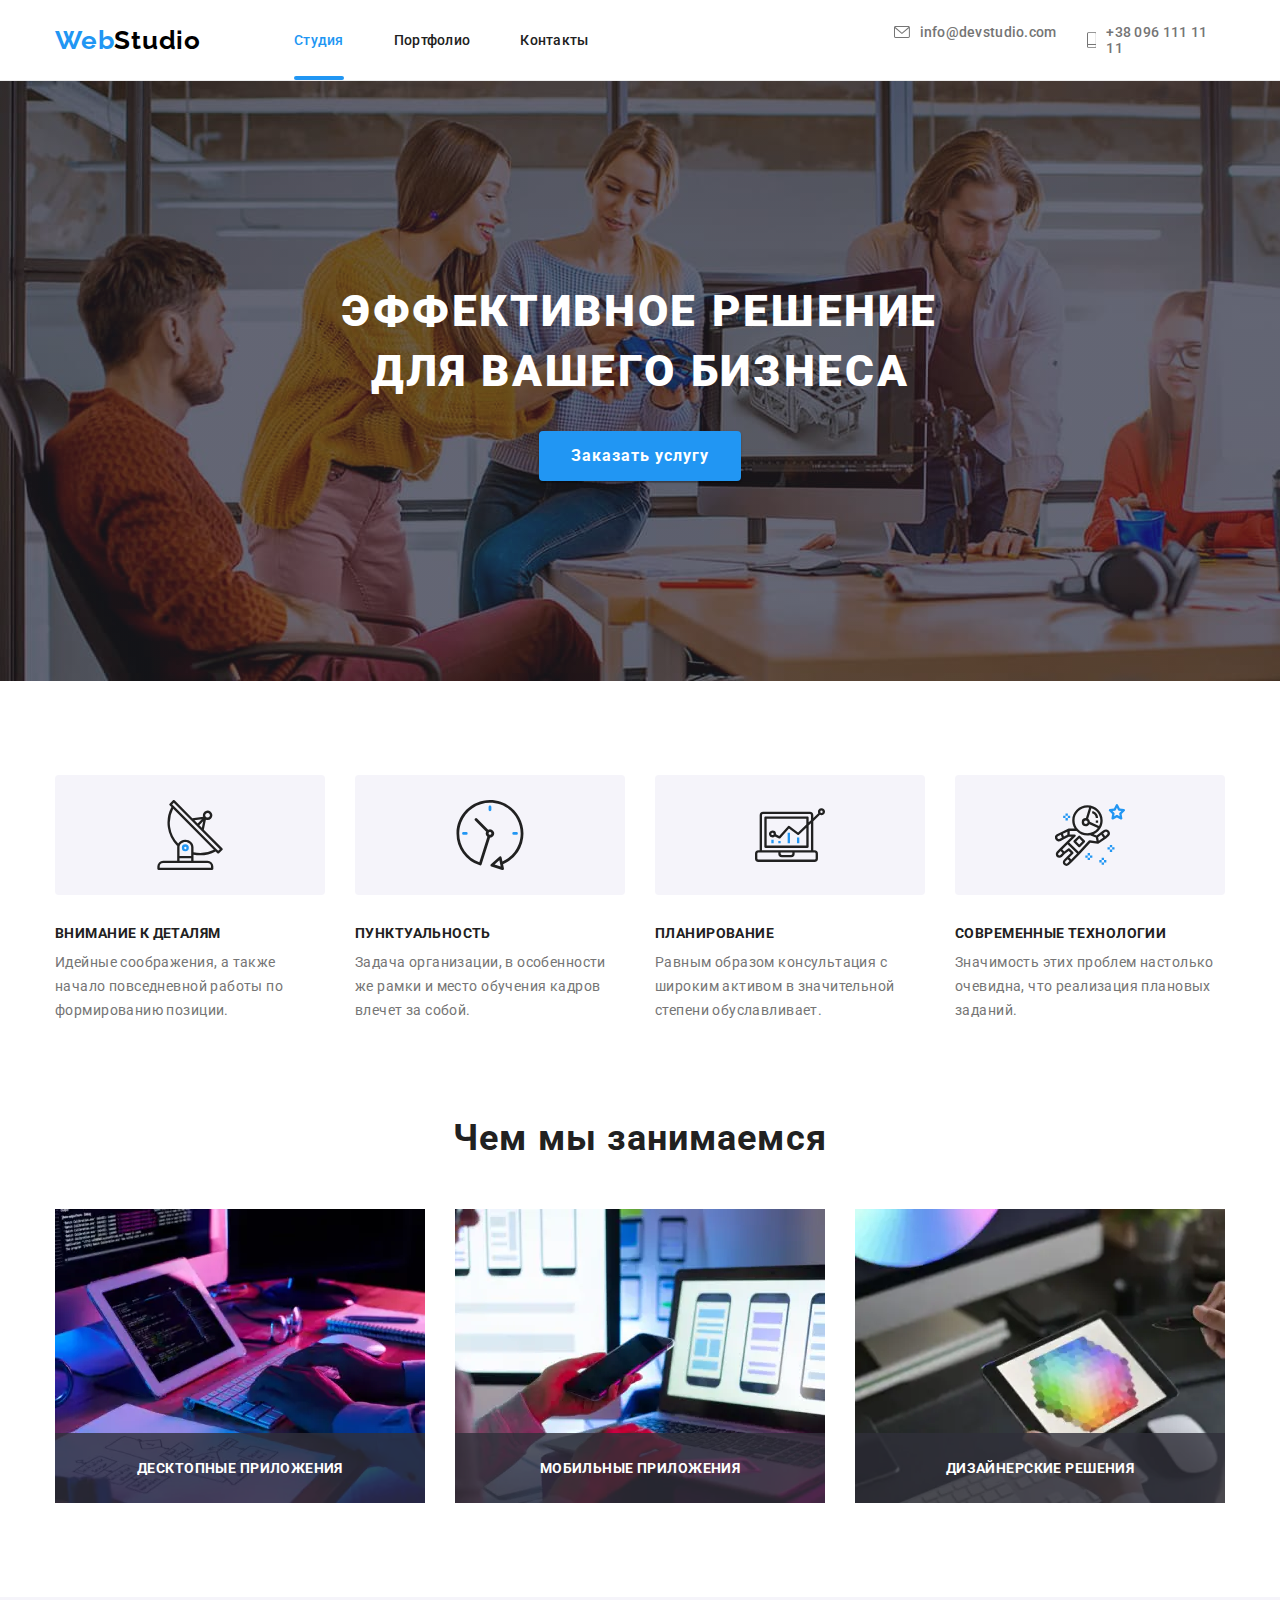
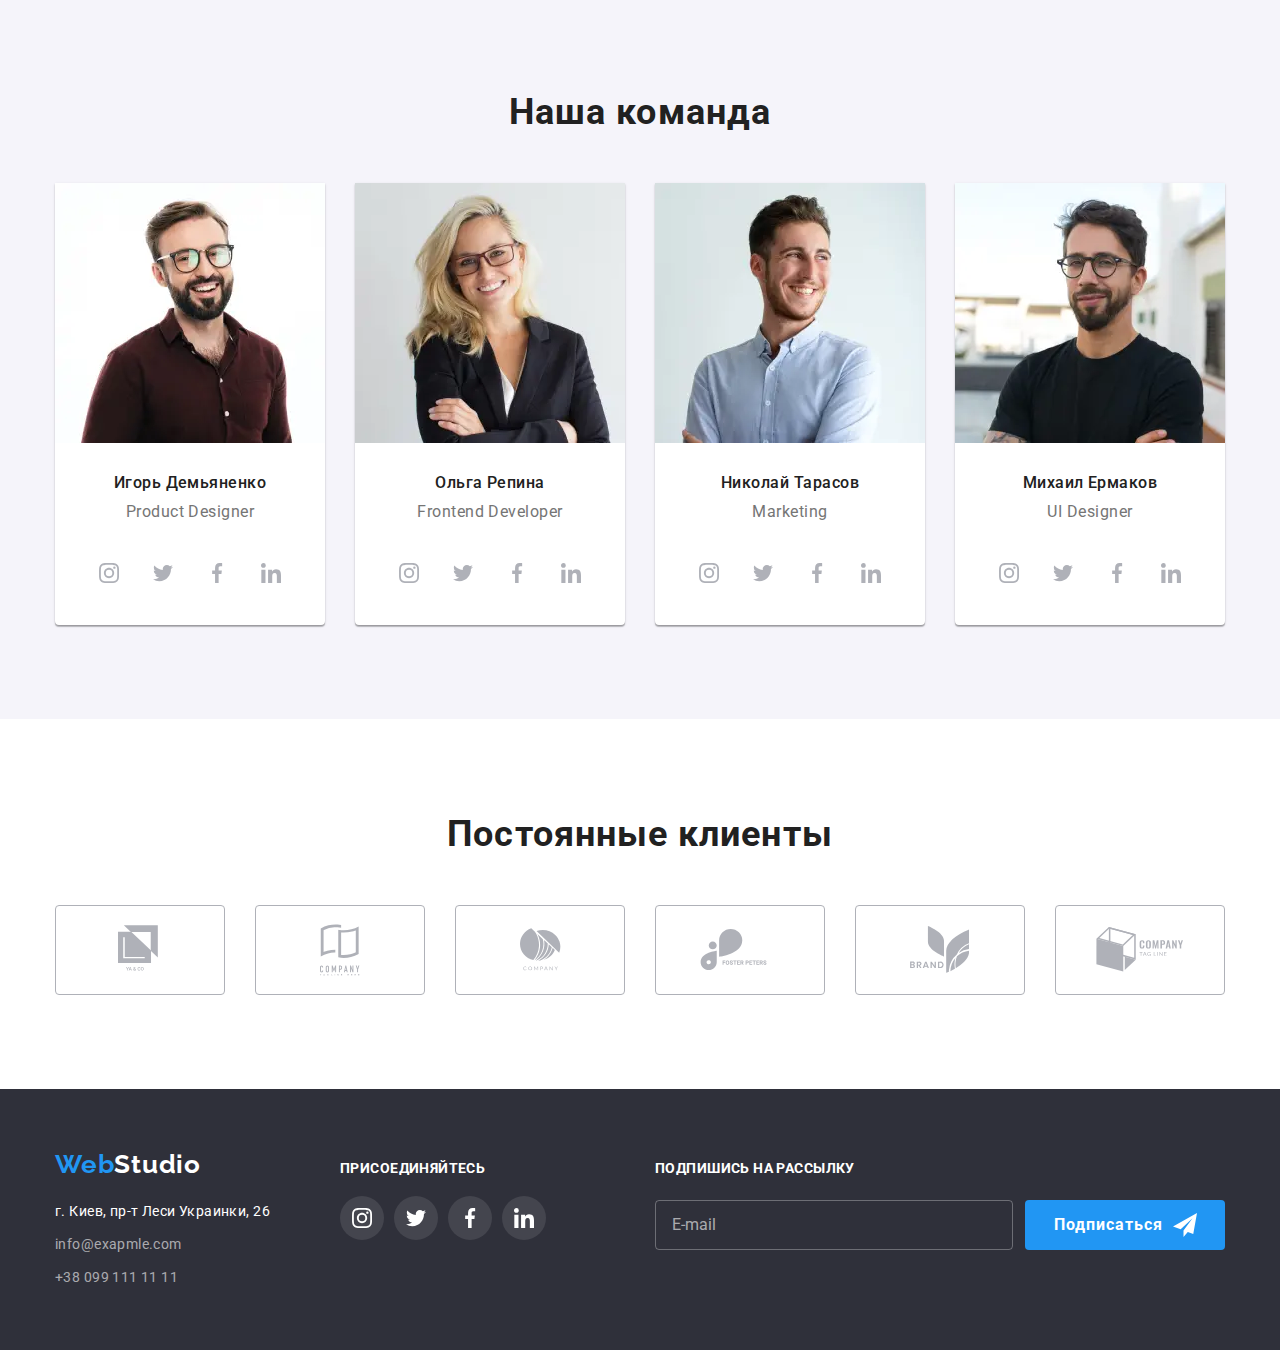
==== commit da3dd2c4: "fix gallery, footer, backdrop" ====
--- a/index.html
+++ b/index.html
@@ -93,6 +93,7 @@
         </div>
       </div>
     </header>
+
     <main>
       <!-- HERO -->
       <section class="hero">
--- a/css/main.min.css
+++ b/css/main.min.css
@@ -1,2 +1,2 @@
-:root{--main-font: "Roboto", sans-serif;--secondary-font: "Raleway", sans-serif;--title-color: #212121;--description-color: #757575;--adress-header-color: #757575;--accent-color: #2196f3;--background: #2f303a;--background-section: #f5f4fa;--bcg-btn: #f5f4fa;--bcg-item-border: #eeeeee;--bgc-card: #f5f4fa;--text-color-white: #ffffff;--timing-function: cubic-bezier(0.4, 0, 0.2, 1)}.visually-hidden{position:absolute !important;clip:rect(1px 1px 1px 1px);clip:rect(1px, 1px, 1px, 1px);padding:0 !important;border:0 !important;height:1px !important;width:1px !important;overflow:hidden}*,*::before,*::after{margin:0;padding:0}body{font-family:var(--main-font);font-style:normal}body.modal-open{overflow:hidden}img{display:block}.list{list-style:none}.link{text-decoration:none}.section{padding-top:60px;padding-bottom:60px}@media screen and (min-width: 1200px){.section{padding-top:94px;padding-bottom:94px}}.container{padding:0 15px}@media screen and (min-width: 480px){.container{width:480px;margin:0 auto}}@media screen and (min-width: 768px){.container{width:768px}}@media screen and (min-width: 1200px){.container{width:1200px}}.hero .container{display:flex;flex-direction:column;align-items:center;height:600px}@media screen and (min-width: 1200px){.footer .container{display:flex;align-items:baseline}}@media screen and (min-width: 768px){.header .container{display:flex;align-items:center}}@media screen and (min-width: 768px) and (max-width: 1199px){.header .container{justify-content:space-between}}.modal-btn,.btn-form-submit{font-family:var(--main-font);font-style:normal;font-weight:700;font-size:16px;line-height:1.875;letter-spacing:0.06em;color:var(--text-color-white);background-color:var(--accent-color);padding:10px 32px;min-width:200px;height:50px;border-radius:4px;display:flex;margin-top:30px;cursor:pointer;border:none;box-shadow:0px 1px 3px rgba(0,0,0,0.12),0px 1px 1px rgba(0,0,0,0.14),0px 2px 1px rgba(0,0,0,0.2)}.close-btn{width:30px;height:30px;border:1px solid rgba(0,0,0,0.1);border-radius:50%;background-color:#fff;cursor:pointer}@media screen and (max-width: 677px){.close-btn{display:flex;align-items:center;justify-content:center;margin-left:auto;padding-bottom:2px}}@media screen and (min-width: 678px){.close-btn{position:absolute;top:8px;right:8px}}.close-btn:focus{fill:var(--accent-color);outline:none}.social-list{display:flex;justify-content:center;margin-top:16px;margin-bottom:30px}.social-list-item:not(:last-child){margin-right:10px}.social-list-link{display:flex;align-items:center;justify-content:center;width:44px;height:44px;border-radius:50%;transition:background-color 250ms var(--timing-function)}.social-list-link:hover{background-color:#2196f3}.social-list-svg{width:20px;height:20px;fill:#afb1b8;transition:fill 250ms var(--timing-function)}.social-list-link:hover .social-list-svg{fill:var(--text-color-white)}.title{font-weight:700;font-size:36px;line-height:1.167;text-align:center;letter-spacing:0.03em;color:var(--title-color)}.work .title{margin-bottom:50px}.team .title{margin-bottom:50px}.clients .title{margin-bottom:50px}.logo{font-family:var(--secondary-font);font-weight:700;font-size:26px;line-height:1.192;letter-spacing:0.03em}.logo-second-color{color:var(--accent-color)}.logo-light-theme-color{color:#000000}.footer .logo{margin-bottom:20px;text-align:center;margin-left:auto}@media screen and (max-width: 1199px){.footer .logo{display:flex;justify-content:center}}.logo-dark-theme-color{color:var(--text-color-white)}.hero,.footer{background-color:var(--background)}.backdrop{position:fixed;top:0;left:0;height:100%;width:100%;background-color:rgba(0,0,0,0.2);transition:all 500ms linear;padding:94px 15px;overflow-y:scroll}.backdrop.is-hidden{opacity:0;visibility:hidden;pointer-events:none;transition:all 500ms linear 500ms}.modal{padding-top:8px;padding-right:8px;padding-bottom:40px;padding-left:40px;background-color:#fff;transition:all 500ms linear 500ms}@media screen and (min-width: 678px){.modal{max-width:500px;position:absolute;top:50%;left:50%;transform:translate(-50%, -50%) scale(1);padding-top:40px}}@media screen and (min-width: 1200px){.modal{max-width:528px}}.backdrop.is-hidden .modal{transform:translate(-50%, -50%) scale(0);transition:all 500ms linear 0ms}@media screen and (min-width: 678px){body.modal-open .modal{margin-top:10%;margin-bottom:10%}}.form-title{margin-bottom:12px;font-weight:700;font-size:20px;line-height:1.15;text-align:center;letter-spacing:0.03em;color:var(--title-color)}.modal-form{display:flex;flex-direction:column;padding-right:32px}.modal-formfield{margin-bottom:10px;font-weight:400;font-size:12px;line-height:1.167;letter-spacing:0.01em;color:var(--description-color)}.modal-formfield-wrapper{position:relative;display:block;margin-top:4px}.modal__input{display:block;padding-left:42px;width:100%;height:40px;border:1px solid rgba(33,33,33,0.2);border-radius:4px;transition:border 250ms var(--timing-function)}.modal__input:focus{outline:none;border:1px solid var(--accent-color)}.modal-svg-icon{position:absolute;top:50%;left:12px;transform:translateY(-50%);transition:fill 250ms var(--timing-function)}.modal__input:focus+.modal-svg-icon{fill:var(--accent-color)}.modal__message{margin-bottom:10px;padding:6px 16px;height:120px;resize:none;border:1px solid rgba(33,33,33,0.2);border-radius:4px;transition:border 250ms var(--timing-function)}.modal__message-label{margin-bottom:4px;font-weight:400;font-size:12px;line-height:1.167;letter-spacing:0.01em;color:var(--description-color)}.modal__message:focus{outline:none;border:1px solid var(--accent-color)}.modal__message::placeholder{color:rgba(117,117,117,0.5)}.modal-policy-label{text-decoration-skip-ink:none;font-weight:400;font-size:14px;line-height:1.71;letter-spacing:0.03em;color:var(--description-color)}.modal-policy-label::before{display:inline-block;margin-right:8px;content:'';width:16px;height:16px;border:1px solid var(--title-color);border-radius:2px;transform:translateY(20%)}.modal-policy:checked+.modal-policy-label::before{background-color:var(--accent-color);background-image:url(../images/icon-selected.svg);background-repeat:no-repeat;background-position:center;border:none}.modal-policy-agreement{color:var(--accent-color)}.btn-form-submit{align-self:flex-start;margin-top:30px;margin-left:auto;margin-right:auto;padding:10px 55px}.header{border-bottom:1px solid #ececec;position:relative}.menu-button{display:inline-flex;border:none;background-color:transparent;cursor:pointer}@media screen and (min-width: 768px){.menu-button{display:none}}.menu-button .icon-close{display:none}.menu-button.is-open .icon-close{display:block;fill:var(--accent-color)}.menu-button.is-open .icon-menu{display:none}.menu-container{z-index:1;background-color:#fff}@media screen and (max-width: 767px){.menu-container{padding:60px 0;position:absolute;display:none;top:100%;left:0;width:100%;text-align:center;box-shadow:0px 4px 8px rgba(0,0,0,0.04),0px 2px 4px rgba(0,0,0,0.08),0px 1px 3px rgba(0,0,0,0.16)}}@media screen and (min-width: 768px){.menu-container{display:flex;align-items:center}}@media screen and (min-width: 1200px){.menu-container{margin-left:93px}}.menu-container.is-open{display:block}@media screen and (max-width: 767px){.mob_container{display:flex;align-items:center;justify-content:space-between;min-height:60px}}@media screen and (min-width: 768px){.nav-list-li:not(:last-child){margin-right:50px}}@media screen and (max-width: 767px){.nav-list{display:flex;flex-direction:column}}@media screen and (max-width: 767px){.nav-list-li{padding-bottom:28px}}.nav-list-link{position:relative}@media screen and (min-width: 768px){.nav-list-link{display:inline-block;padding-top:32px;padding-bottom:32px}}@media screen and (max-width: 767px){.nav-list-link{display:inline-block;padding-bottom:12px}}.nav-list-link:first-child{color:#212121}.nav-list-link.current{color:var(--accent-color)}@media screen and (min-width: 768px){.nav-list,.adress-list{display:flex;align-items:flex-start}}@media screen and (max-width: 767px){.adress{margin-top:60px}}@media screen and (min-width: 768px) and (max-width: 1199px){.adress{margin-left:70px}}@media screen and (min-width: 1200px){.adress{margin-left:305px}}@media screen and (min-width: 768px){.adress-list{margin-left:auto;display:flex}}@media screen and (max-width: 1199px){.adress-list{flex-direction:column}}@media screen and (min-width: 1200px){.adress-list-li:not(:last-child){margin-right:30px}}.adress-list-link{font-style:normal;color:var(--adress-header-color)}@media screen and (min-width: 768px) and (max-width: 1199px){.adress-list-link{padding:5px 0;display:flex;justify-content:center;align-items:center}}@media screen and (min-width: 1199px){.adress-list-link{display:flex;justify-content:center;align-items:center}}@media screen and (max-width: 767px){.adress-list-link{display:inline-block;padding-bottom:16px}}.adress-list-svg{fill:var(--adress-header-color);margin-right:10px;transition:fill 250ms var(--timing-function)}.adress-list-link:hover .adress-list-svg{fill:var(--accent-color)}.nav-list-link,.adress-list-link{font-weight:500;letter-spacing:0.02em;transition:color 250ms var(--timing-function)}@media screen and (max-width: 767px){.nav-list-link,.adress-list-link{font-size:18px;line-height:1.167}}@media screen and (min-width: 768px){.nav-list-link,.adress-list-link{font-size:14px;line-height:1.143}}.nav-list-link:hover,.nav-list-link:focus,.adress-list-link:hover,.adress-list-link:focus{color:var(--accent-color)}.current::after{position:absolute;left:0;bottom:0;content:'';display:block;width:100%;height:4px;background-color:var(--accent-color);border-radius:2px}.hero{max-width:1600px;height:600px;margin-left:auto;margin-right:auto}@media screen and (max-width: 767px){.hero{background-image:linear-gradient(to right, rgba(47,48,58,0.4), rgba(47,48,58,0.4)),url(../images/hero/hero-mobile.jpg)}}@media screen and (min-device-pixel-ratio: 2) and (max-width: 767px), screen and (min-resolution: 192dpi) and (max-width: 767px), screen and (min-resolution: 2dppx) and (max-width: 767px){.hero{background-image:linear-gradient(to right, rgba(47,48,58,0.4), rgba(47,48,58,0.4)),url(../images/hero/hero-mobile@2x.jpg)}}@media screen and (min-width: 768px) and (max-width: 1199px){.hero{background-image:linear-gradient(to right, rgba(47,48,58,0.4), rgba(47,48,58,0.4)),url(../images/hero/hero-tablet.jpg)}}@media screen and (min-device-pixel-ratio: 2) and (max-width: 1199px), screen and (min-resolution: 192dpi) and (max-width: 1199px), screen and (min-resolution: 2dppx) and (max-width: 1199px){.hero{background-image:linear-gradient(to right, rgba(47,48,58,0.4), rgba(47,48,58,0.4)),url(../images/hero/hero-tablet@2x.jpg)}}.hero-title{font-weight:900;font-size:26px;line-height:1.364;text-align:center;letter-spacing:0.06em;text-transform:uppercase;color:var(--text-color-white);max-width:696px;margin-top:200px}@media screen and (min-width: 1200px){.hero-title{font-size:44px}}@media screen and (min-width: 1200px){.hero{background-image:linear-gradient(to right, rgba(47,48,58,0.4), rgba(47,48,58,0.4)),url(../images/hero/hero-tablet.jpg)}}@media screen and (min-device-pixel-ratio: 2) and (min-width: 1200px), screen and (min-resolution: 192dpi) and (min-width: 1200px), screen and (min-resolution: 2dppx) and (min-width: 1200px){.hero{background-image:linear-gradient(to right, rgba(47,48,58,0.4), rgba(47,48,58,0.4)),url(../images/hero/hero-desktop@2x.jpg)}}@media screen and (min-width: 768px){.features-list{display:flex;flex-wrap:wrap;margin-top:-30px;margin-left:-30px}}@media screen and (min-width: 768px){.features-list-li{flex-basis:calc(100% / 2 - 30px);margin-top:30px;margin-left:30px}}@media screen and (min-width: 1200px){.features-list-li{flex-basis:calc(100% / 4 - 30px)}}@media screen and (max-width: 768px){.features-list-li:not(:last-child){margin-bottom:30px}}.features-list-li::before{display:block;content:'';height:120px;background-repeat:no-repeat;background-position:center;background-color:var(--bgc-card);border-radius:4px;margin-bottom:30px}.features-list-title{font-weight:700;font-size:14px;line-height:1.143;letter-spacing:0.03em;text-transform:uppercase;color:var(--title-color);margin-bottom:10px}.features-list-text{min-width:270px;font-weight:400;font-size:14px;line-height:1.714;letter-spacing:0.03em;color:var(--description-color)}.icon-details::before{background-image:url(../images/features/details.svg)}.icon-clock::before{background-image:url(../images/features/clock.svg)}.icon-diagram::before{background-image:url(../images/features/diagram.svg)}.icon-astronaut::before{background-image:url(../images/features/astronaut.svg)}.work{display:none;padding-bottom:94px}@media screen and (min-width: 1200px){.work{display:block;min-width:1200px}}.work-list{display:flex}.work-list-li:not(:last-child){margin-right:30px}.work-list-item-wrap{position:relative}.work-list-text-container{display:flex}.work-list-overlay{position:absolute;bottom:0;width:100%;display:flex;justify-content:center;padding-top:27px;padding-bottom:27px;font-weight:700;font-size:14px;line-height:1.143;letter-spacing:0.03em;text-transform:uppercase;color:var(--text-color-white);background-color:rgba(47,48,58,0.8)}.team{background:var(--background-section)}@media screen and (min-width: 768px){.team-list{display:flex;flex-wrap:wrap;margin-top:-30px;margin-left:-30px}}.team-list-li{background:#ffffff;box-shadow:0px 1px 3px rgba(0,0,0,0.12),0px 1px 1px rgba(0,0,0,0.14),0px 2px 1px rgba(0,0,0,0.2);border-radius:0px 0px 4px 4px}@media screen and (min-width: 768px){.team-list-li{flex-basis:calc(100% / 2 - 30px);margin-top:30px;margin-left:30px}}@media screen and (min-width: 1200px){.team-list-li{flex-basis:calc(100% / 4 - 30px)}}.team-list__pic{margin-left:auto;margin-right:auto}.team-list-title{font-weight:500;font-size:16px;line-height:1.188;text-align:center;letter-spacing:0.03em;color:var(--title-color);margin-top:30px;margin-bottom:10px}.team-list-text{font-weight:400;font-size:16px;line-height:1.188;text-align:center;letter-spacing:0.03em;color:var(--description-color);margin-bottom:30px}.clients-list{display:flex;flex-wrap:wrap;justify-content:center;margin-top:-30px;margin-left:-30px}.clients-list-item{margin-top:30px;margin-left:30px}@media screen and (max-width: 768px){.clients-list-item{flex-basis:calc(100% / 2 - 30px)}}@media screen and (min-width: 768px) and (max-width: 1199px){.clients-list-item{flex-basis:calc(100% / 3 - 30px)}}@media screen and (min-width: 1200px){.clients-list-item{flex-basis:calc(100% / 6 - 30px)}}.clients-list-link{display:flex;align-items:center;justify-content:center;height:90px;border:1px solid #afb1b8;box-sizing:border-box;border-radius:4px;transition:border 250ms var(--timing-function)}.clients-list .clients-list-link:hover{border:1px solid var(--accent-color)}.clients-list-svg{fill:#afb1b8;transition:fill 250ms var(--timing-function)}.clients-list-link:hover .clients-list-svg{fill:var(--accent-color)}.footer{padding-top:60px;padding-bottom:60px}.footer__cont-social-wrap{align-items:baseline}@media screen and (min-width: 768px) and (max-width: 1199px){.footer__cont-social-wrap{display:flex;justify-content:space-around}}@media screen and (min-width: 1200px){.footer__cont-social-wrap{display:flex}}@media screen and (max-width: 1199px){.footer-list-li{display:flex;justify-content:center;align-items:center}}.footer-list-li:not(:last-child){margin-bottom:9px}.footer-adress{color:var(--text-color-white)}.footer-adress-list-link{color:rgba(255,255,255,0.6)}.footer-adress,.footer-adress-list-link{font-style:normal;font-weight:400;font-size:14px;line-height:1.714;letter-spacing:0.03em}@media screen and (min-width: 1200px){.footer__adress{margin-top:20px}}@media screen and (max-width: 767px){.connect-us{margin-top:60px}}@media screen and (min-width: 1200px){.connect-us{display:flex;flex-direction:column;margin-left:70px}}.connect-us-social-list-link{background-color:rgba(255,255,255,0.1)}.connect-us-social-list-svg{fill:#fff}.title-dark-theme{text-align:center;padding-bottom:4px;font-weight:700;font-size:14px;line-height:1.143;letter-spacing:0.03em;text-transform:uppercase;color:var(--text-color-white)}@media screen and (max-width: 1199px){.subscribe-form{margin-top:60px}}@media screen and (min-width: 1200px){.subscribe-form{margin-left:auto}}.subscribe-form__input{display:inline-block;margin-left:auto;margin-right:auto;position:relative;outline:none;font-family:inherit;padding-left:16px;width:100%;height:50px;border:1px solid rgba(255,255,255,0.3);border-radius:4px;color:var(--text-color-white);background-color:inherit}@media screen and (min-width: 768px){.subscribe-form__input{width:450px}}@media screen and (min-width: 1200px){.subscribe-form__input{width:358px}}.subscribe-form__input::placeholder{color:rgba(255,255,255,0.6)}.subscribe-form__input:focus{border:1px solid rgba(255,255,255,0.6)}@media screen and (max-width: 1199px){.subscribe-form__inp-wrap{display:flex;justify-content:center}}.subscribe-form__btn-wrapper{display:flex;justify-content:center}@media screen and (max-width: 1199px){.subscribe-form__btn-wrapper{margin-top:20px}}.subscribe-form__submit-btn{position:relative;text-align:center;width:200px;height:50px;font-weight:700;font-size:16px;line-height:1.87;letter-spacing:0.06em;padding-left:29px;text-align:left;color:var(--text-color-white);background-color:var(--accent-color);border:none;border-radius:4px}@media screen and (min-width: 1200px){.subscribe-form__submit-btn{margin-left:12px}}.subscribe-wrapper{margin-top:20px}@media screen and (min-width: 1200px){.subscribe-wrapper{display:flex;align-items:flex-start}}.subscribe-send-svg{position:absolute;top:50%;right:28px;transform:translateY(-50%)}
+:root{--main-font: "Roboto", sans-serif;--secondary-font: "Raleway", sans-serif;--title-color: #212121;--description-color: #757575;--adress-header-color: #757575;--accent-color: #2196f3;--background: #2f303a;--background-section: #f5f4fa;--bcg-btn: #f5f4fa;--bcg-item-border: #eeeeee;--bgc-card: #f5f4fa;--text-color-white: #ffffff;--timing-function: cubic-bezier(0.4, 0, 0.2, 1)}.visually-hidden{position:absolute !important;clip:rect(1px 1px 1px 1px);clip:rect(1px, 1px, 1px, 1px);padding:0 !important;border:0 !important;height:1px !important;width:1px !important;overflow:hidden}*,*::before,*::after{margin:0;padding:0}body{font-family:var(--main-font);font-style:normal}body.modal-open{overflow:hidden}img{display:block}.list{list-style:none}.link{text-decoration:none}.section{padding-top:60px;padding-bottom:60px}@media screen and (min-width: 1200px){.section{padding-top:94px;padding-bottom:94px}}.container{padding:0 15px}@media screen and (min-width: 480px){.container{width:480px;margin:0 auto}}@media screen and (min-width: 768px){.container{width:768px}}@media screen and (min-width: 1200px){.container{width:1200px}}.hero .container{display:flex;flex-direction:column;align-items:center;height:600px}@media screen and (min-width: 1200px){.footer .container{display:flex;align-items:baseline}}@media screen and (min-width: 768px){.header .container{display:flex;align-items:center}}@media screen and (min-width: 768px) and (max-width: 1199px){.header .container{justify-content:space-between}}.modal-btn,.btn-form-submit{font-family:var(--main-font);font-style:normal;font-weight:700;font-size:16px;line-height:1.875;letter-spacing:0.06em;color:var(--text-color-white);background-color:var(--accent-color);padding:10px 32px;min-width:200px;height:50px;border-radius:4px;display:flex;margin-top:30px;cursor:pointer;border:none;box-shadow:0px 1px 3px rgba(0,0,0,0.12),0px 1px 1px rgba(0,0,0,0.14),0px 2px 1px rgba(0,0,0,0.2)}.close-btn{width:30px;height:30px;border:1px solid rgba(0,0,0,0.1);border-radius:50%;background-color:#fff;cursor:pointer}@media screen and (max-width: 677px){.close-btn{display:flex;align-items:center;justify-content:center;margin-left:auto;padding-bottom:2px}}@media screen and (min-width: 678px){.close-btn{position:absolute;top:8px;right:8px}}.close-btn:focus{fill:var(--accent-color);outline:none}.social-list{display:flex;justify-content:center;margin-top:16px;margin-bottom:30px}.social-list-item:not(:last-child){margin-right:10px}.social-list-link{display:flex;align-items:center;justify-content:center;width:44px;height:44px;border-radius:50%;transition:background-color 250ms var(--timing-function)}.social-list-link:hover{background-color:#2196f3}.social-list-svg{width:20px;height:20px;fill:#afb1b8;transition:fill 250ms var(--timing-function)}.social-list-link:hover .social-list-svg{fill:var(--text-color-white)}.title{font-weight:700;font-size:36px;line-height:1.167;text-align:center;letter-spacing:0.03em;color:var(--title-color)}.work .title{margin-bottom:50px}.team .title{margin-bottom:50px}.clients .title{margin-bottom:50px}.logo{font-family:var(--secondary-font);font-weight:700;font-size:26px;line-height:1.192;letter-spacing:0.03em}.logo-second-color{color:var(--accent-color)}.logo-light-theme-color{color:#000000}.footer .logo{margin-bottom:20px;text-align:center;margin-left:auto}@media screen and (max-width: 1199px){.footer .logo{display:flex;justify-content:center}}.logo-dark-theme-color{color:var(--text-color-white)}.hero,.footer{background-color:var(--background)}.backdrop{z-index:2;position:fixed;top:0;left:0;height:100%;width:100%;background-color:rgba(0,0,0,0.2);transition:all 500ms linear;overflow-y:scroll}@media screen and (max-width: 767px){.backdrop{padding:94px 15px}}@media screen and (min-width: 768) and (max-width: 1199px){.backdrop{padding-top:208px}}@media screen and (min-width: 1200px){.backdrop{padding-top:221px}}.backdrop.is-hidden{opacity:0;visibility:hidden;pointer-events:none;transition:all 500ms linear 500ms}.modal{padding-top:8px;padding-right:8px;padding-bottom:40px;padding-left:40px;background-color:#fff;transition:all 500ms linear 500ms}@media screen and (min-width: 678px){.modal{max-width:500px;position:absolute;top:50%;left:50%;transform:translate(-50%, -50%) scale(1);padding-top:40px}}@media screen and (min-width: 1200px){.modal{max-width:528px}}.backdrop.is-hidden .modal{transform:translate(-50%, -50%) scale(0);transition:all 500ms linear 0ms}.form-title{margin-bottom:12px;font-weight:700;font-size:20px;line-height:1.15;text-align:center;letter-spacing:0.03em;color:var(--title-color)}.modal-form{display:flex;flex-direction:column;padding-right:32px}.modal-formfield{margin-bottom:10px;font-weight:400;font-size:12px;line-height:1.167;letter-spacing:0.01em;color:var(--description-color)}.modal-formfield-wrapper{position:relative;display:block;margin-top:4px}.modal__input{display:block;padding-left:42px;width:100%;height:40px;border:1px solid rgba(33,33,33,0.2);border-radius:4px;transition:border 250ms var(--timing-function)}.modal__input:focus{outline:none;border:1px solid var(--accent-color)}.modal-svg-icon{position:absolute;top:50%;left:12px;transform:translateY(-50%);transition:fill 250ms var(--timing-function)}.modal__input:focus+.modal-svg-icon{fill:var(--accent-color)}.modal__message{margin-bottom:10px;padding:6px 16px;height:120px;resize:none;border:1px solid rgba(33,33,33,0.2);border-radius:4px;transition:border 250ms var(--timing-function)}.modal__message-label{margin-bottom:4px;font-weight:400;font-size:12px;line-height:1.167;letter-spacing:0.01em;color:var(--description-color)}.modal__message:focus{outline:none;border:1px solid var(--accent-color)}.modal__message::placeholder{color:rgba(117,117,117,0.5)}.modal-policy-label{text-decoration-skip-ink:none;font-weight:400;font-size:14px;line-height:1.71;letter-spacing:0.03em;color:var(--description-color)}.modal-policy-label::before{display:inline-block;margin-right:8px;content:'';width:16px;height:16px;border:1px solid var(--title-color);border-radius:2px;transform:translateY(20%)}.modal-policy:checked+.modal-policy-label::before{background-color:var(--accent-color);background-image:url(../images/icon-selected.svg);background-repeat:no-repeat;background-position:center;border:none}.modal-policy-agreement{color:var(--accent-color)}.btn-form-submit{align-self:flex-start;margin-top:30px;margin-left:auto;margin-right:auto;padding:10px 55px}.header{border-bottom:1px solid #ececec;position:relative}.menu-button{display:inline-flex;border:none;background-color:transparent;cursor:pointer}@media screen and (min-width: 768px){.menu-button{display:none}}.menu-button .icon-close{display:none}.menu-button.is-open .icon-close{display:block;fill:var(--accent-color)}.menu-button.is-open .icon-menu{display:none}.menu-container{z-index:1;background-color:#fff}@media screen and (max-width: 767px){.menu-container{padding:60px 0;position:absolute;display:none;top:100%;left:0;width:100%;text-align:center;box-shadow:0px 4px 8px rgba(0,0,0,0.04),0px 2px 4px rgba(0,0,0,0.08),0px 1px 3px rgba(0,0,0,0.16)}}@media screen and (min-width: 768px){.menu-container{display:flex;align-items:center}}@media screen and (min-width: 1200px){.menu-container{margin-left:93px}}.menu-container.is-open{display:block}@media screen and (max-width: 767px){.mob_container{display:flex;align-items:center;justify-content:space-between;min-height:60px}}@media screen and (min-width: 768px){.nav-list-li:not(:last-child){margin-right:50px}}@media screen and (max-width: 767px){.nav-list{display:flex;flex-direction:column}}@media screen and (max-width: 767px){.nav-list-li{padding-bottom:28px}}.nav-list-link{position:relative}@media screen and (min-width: 768px){.nav-list-link{display:inline-block;padding-top:32px;padding-bottom:32px}}@media screen and (max-width: 767px){.nav-list-link{display:inline-block;padding-bottom:12px}}.nav-list-link:first-child{color:#212121}.nav-list-link.current{color:var(--accent-color)}@media screen and (min-width: 768px){.nav-list,.adress-list{display:flex;align-items:flex-start}}@media screen and (max-width: 767px){.adress{margin-top:60px}}@media screen and (min-width: 768px) and (max-width: 1199px){.adress{margin-left:70px}}@media screen and (min-width: 1200px){.adress{margin-left:305px}}@media screen and (min-width: 768px){.adress-list{margin-left:auto;display:flex}}@media screen and (max-width: 1199px){.adress-list{flex-direction:column}}@media screen and (min-width: 1200px){.adress-list-li:not(:last-child){margin-right:30px}}.adress-list-link{font-style:normal;color:var(--adress-header-color)}@media screen and (min-width: 768px) and (max-width: 1199px){.adress-list-link{padding:5px 0;display:flex;justify-content:center;align-items:center}}@media screen and (min-width: 1199px){.adress-list-link{display:flex;justify-content:center;align-items:center}}@media screen and (max-width: 767px){.adress-list-link{display:inline-block;padding-bottom:16px}}.adress-list-svg{fill:var(--adress-header-color);margin-right:10px;transition:fill 250ms var(--timing-function)}.adress-list-link:hover .adress-list-svg{fill:var(--accent-color)}.nav-list-link,.adress-list-link{font-weight:500;letter-spacing:0.02em;transition:color 250ms var(--timing-function)}@media screen and (max-width: 767px){.nav-list-link,.adress-list-link{font-size:18px;line-height:1.167}}@media screen and (min-width: 768px){.nav-list-link,.adress-list-link{font-size:14px;line-height:1.143}}.nav-list-link:hover,.nav-list-link:focus,.adress-list-link:hover,.adress-list-link:focus{color:var(--accent-color)}.current::after{position:absolute;left:0;bottom:0;content:'';display:block;width:100%;height:4px;background-color:var(--accent-color);border-radius:2px}.hero{max-width:1600px;height:600px;margin-left:auto;margin-right:auto}@media screen and (max-width: 767px){.hero{background-image:linear-gradient(to right, rgba(47,48,58,0.4), rgba(47,48,58,0.4)),url(../images/hero/hero-mobile.jpg);background-repeat:no-repeat;background-size:cover}}@media screen and (min-device-pixel-ratio: 2) and (max-width: 767px), screen and (min-resolution: 192dpi) and (max-width: 767px), screen and (min-resolution: 2dppx) and (max-width: 767px){.hero{background-image:linear-gradient(to right, rgba(47,48,58,0.4), rgba(47,48,58,0.4)),url(../images/hero/hero-mobile@2x.jpg)}}@media screen and (min-width: 768px) and (max-width: 1199px){.hero{background-image:linear-gradient(to right, rgba(47,48,58,0.4), rgba(47,48,58,0.4)),url(../images/hero/hero-tablet.jpg);background-repeat:no-repeat;background-size:cover}}@media screen and (min-device-pixel-ratio: 2) and (min-width: 768px) and (max-width: 1199px), screen and (min-resolution: 192dpi) and (min-width: 768px) and (max-width: 1199px), screen and (min-resolution: 2dppx) and (min-width: 768px) and (max-width: 1199px){.hero{background-image:linear-gradient(to right, rgba(47,48,58,0.4), rgba(47,48,58,0.4)),url(../images/hero/hero-tablet@2x.jpg);background-repeat:no-repeat;background-size:cover}}.hero-title{font-weight:900;font-size:26px;text-align:center;letter-spacing:0.06em;text-transform:uppercase;color:var(--text-color-white);margin-top:200px}@media screen and (max-width: 1199px){.hero-title{font-size:26px;line-height:1.62;max-width:360px}}@media screen and (min-width: 1200px){.hero-title{font-size:44px;line-height:1.364;max-width:696px}}@media screen and (min-width: 1200px){.hero{background-image:linear-gradient(to right, rgba(47,48,58,0.4), rgba(47,48,58,0.4)),url(../images/hero/hero-desktop.jpg);background-repeat:no-repeat;background-size:cover}}@media screen and (min-device-pixel-ratio: 2) and (min-width: 1200px), screen and (min-resolution: 192dpi) and (min-width: 1200px), screen and (min-resolution: 2dppx) and (min-width: 1200px){.hero{background-image:linear-gradient(to right, rgba(47,48,58,0.4), rgba(47,48,58,0.4)),url(../images/hero/hero-desktop@2x.jpg);background-repeat:no-repeat;background-size:cover}}@media screen and (min-width: 768px){.features-list{display:flex;flex-wrap:wrap;margin-top:-30px;margin-left:-30px}}@media screen and (min-width: 768px){.features-list-li{flex-basis:calc(100% / 2 - 30px);margin-top:30px;margin-left:30px}}@media screen and (min-width: 1200px){.features-list-li{flex-basis:calc(100% / 4 - 30px)}}@media screen and (max-width: 768px){.features-list-li:not(:last-child){margin-bottom:30px}}.features-list-li::before{display:block;content:'';height:120px;background-repeat:no-repeat;background-position:center;background-color:var(--bgc-card);border-radius:4px;margin-bottom:30px}.features-list-title{font-weight:700;font-size:14px;line-height:1.143;letter-spacing:0.03em;text-transform:uppercase;color:var(--title-color);margin-bottom:10px}.features-list-text{min-width:270px;font-weight:400;font-size:14px;line-height:1.714;letter-spacing:0.03em;color:var(--description-color)}.icon-details::before{background-image:url(../images/features/details.svg)}.icon-clock::before{background-image:url(../images/features/clock.svg)}.icon-diagram::before{background-image:url(../images/features/diagram.svg)}.icon-astronaut::before{background-image:url(../images/features/astronaut.svg)}.work{display:none;padding-bottom:94px}@media screen and (min-width: 1200px){.work{display:block;min-width:1200px}}.work-list{display:flex}.work-list-li:not(:last-child){margin-right:30px}.work-list-item-wrap{position:relative}.work-list-text-container{display:flex}.work-list-overlay{position:absolute;bottom:0;width:100%;display:flex;justify-content:center;padding-top:27px;padding-bottom:27px;font-weight:700;font-size:14px;line-height:1.143;letter-spacing:0.03em;text-transform:uppercase;color:var(--text-color-white);background-color:rgba(47,48,58,0.8)}.team{background:var(--background-section)}@media screen and (min-width: 768px){.team-list{display:flex;flex-wrap:wrap;margin-top:-30px;margin-left:-30px}}.team-list-li{background:#ffffff;box-shadow:0px 1px 3px rgba(0,0,0,0.12),0px 1px 1px rgba(0,0,0,0.14),0px 2px 1px rgba(0,0,0,0.2);border-radius:0px 0px 4px 4px}@media screen and (min-width: 768px){.team-list-li{flex-basis:calc(100% / 2 - 30px);margin-top:30px;margin-left:30px}}@media screen and (min-width: 1200px){.team-list-li{flex-basis:calc(100% / 4 - 30px)}}.team-list__pic{margin-left:auto;margin-right:auto}.team-list-title{font-weight:500;font-size:16px;line-height:1.188;text-align:center;letter-spacing:0.03em;color:var(--title-color);margin-top:30px;margin-bottom:10px}.team-list-text{font-weight:400;font-size:16px;line-height:1.188;text-align:center;letter-spacing:0.03em;color:var(--description-color);margin-bottom:30px}.clients-list{display:flex;flex-wrap:wrap;justify-content:center;margin-top:-30px;margin-left:-30px}.clients-list-item{margin-top:30px;margin-left:30px}@media screen and (max-width: 768px){.clients-list-item{flex-basis:calc(100% / 2 - 30px)}}@media screen and (min-width: 768px) and (max-width: 1199px){.clients-list-item{flex-basis:calc(100% / 3 - 30px)}}@media screen and (min-width: 1200px){.clients-list-item{flex-basis:calc(100% / 6 - 30px)}}.clients-list-link{display:flex;align-items:center;justify-content:center;height:90px;border:1px solid #afb1b8;box-sizing:border-box;border-radius:4px;transition:border 250ms var(--timing-function)}.clients-list .clients-list-link:hover{border:1px solid var(--accent-color)}.clients-list-svg{fill:#afb1b8;transition:fill 250ms var(--timing-function)}.clients-list-link:hover .clients-list-svg{fill:var(--accent-color)}.footer{padding-top:60px;padding-bottom:60px}.footer__cont-social-wrap{align-items:baseline}@media screen and (min-width: 768px) and (max-width: 1199px){.footer__cont-social-wrap{display:flex;justify-content:space-around}}@media screen and (min-width: 1200px){.footer__cont-social-wrap{display:flex}}@media screen and (max-width: 1199px){.footer-list-li{display:flex;justify-content:center;align-items:center}}.footer-list-li:not(:last-child){margin-bottom:9px}.footer-adress{color:var(--text-color-white)}.footer-adress-list-link{color:rgba(255,255,255,0.6)}.footer-adress,.footer-adress-list-link{font-style:normal;font-weight:400;font-size:14px;line-height:1.714;letter-spacing:0.03em}@media screen and (min-width: 1200px){.footer__adress{margin-top:20px}}@media screen and (max-width: 767px){.connect-us{margin-top:60px}}@media screen and (min-width: 1200px){.connect-us{display:flex;flex-direction:column;margin-left:70px}}.connect-us-social-list-link{background-color:rgba(255,255,255,0.1)}.connect-us-social-list-svg{fill:#fff}.title-dark-theme{padding-bottom:4px;font-weight:700;font-size:14px;line-height:1.143;letter-spacing:0.03em;text-transform:uppercase;color:var(--text-color-white)}@media screen and (max-width: 1199px){.title-dark-theme{text-align:center}}@media screen and (max-width: 1199px){.subscribe-form{margin-top:60px}}@media screen and (min-width: 1200px){.subscribe-form{margin-left:auto}}.subscribe-form__input{display:inline-block;margin-left:auto;margin-right:auto;position:relative;outline:none;font-family:inherit;padding-left:16px;width:100%;height:50px;border:1px solid rgba(255,255,255,0.3);border-radius:4px;color:var(--text-color-white);background-color:inherit}@media screen and (min-width: 768px){.subscribe-form__input{width:450px}}@media screen and (min-width: 1200px){.subscribe-form__input{width:358px}}.subscribe-form__input::placeholder{color:rgba(255,255,255,0.6)}.subscribe-form__input:focus{border:1px solid rgba(255,255,255,0.6)}@media screen and (max-width: 1199px){.subscribe-form__inp-wrap{display:flex;justify-content:center}}.subscribe-form__btn-wrapper{display:flex;justify-content:center}@media screen and (max-width: 1199px){.subscribe-form__btn-wrapper{margin-top:20px}}.subscribe-form__submit-btn{position:relative;text-align:center;width:200px;height:50px;font-weight:700;font-size:16px;line-height:1.87;letter-spacing:0.06em;padding-left:29px;text-align:left;color:var(--text-color-white);background-color:var(--accent-color);border:none;border-radius:4px}@media screen and (min-width: 1200px){.subscribe-form__submit-btn{margin-left:12px}}.subscribe-wrapper{margin-top:20px}@media screen and (min-width: 1200px){.subscribe-wrapper{display:flex;align-items:flex-start}}.subscribe-send-svg{position:absolute;top:50%;right:28px;transform:translateY(-50%)}
 /*# sourceMappingURL=main.min.css.map */